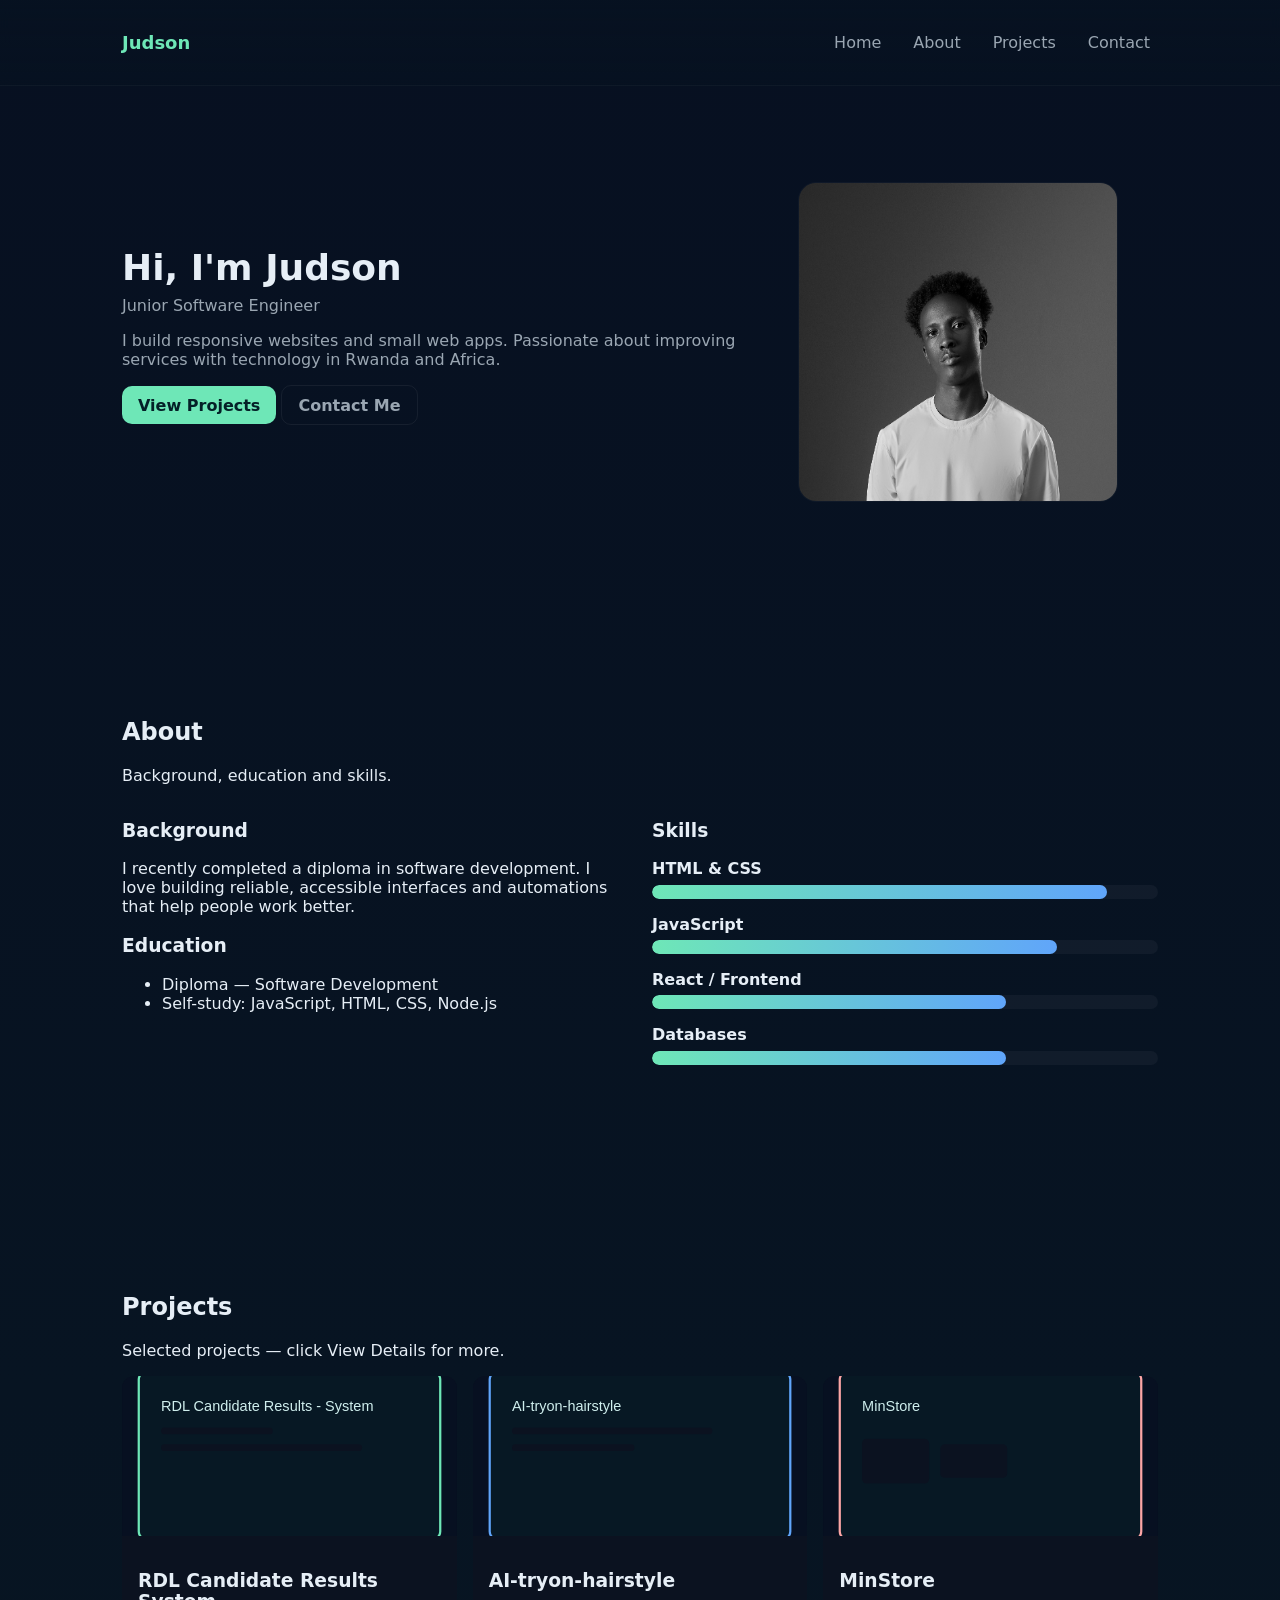
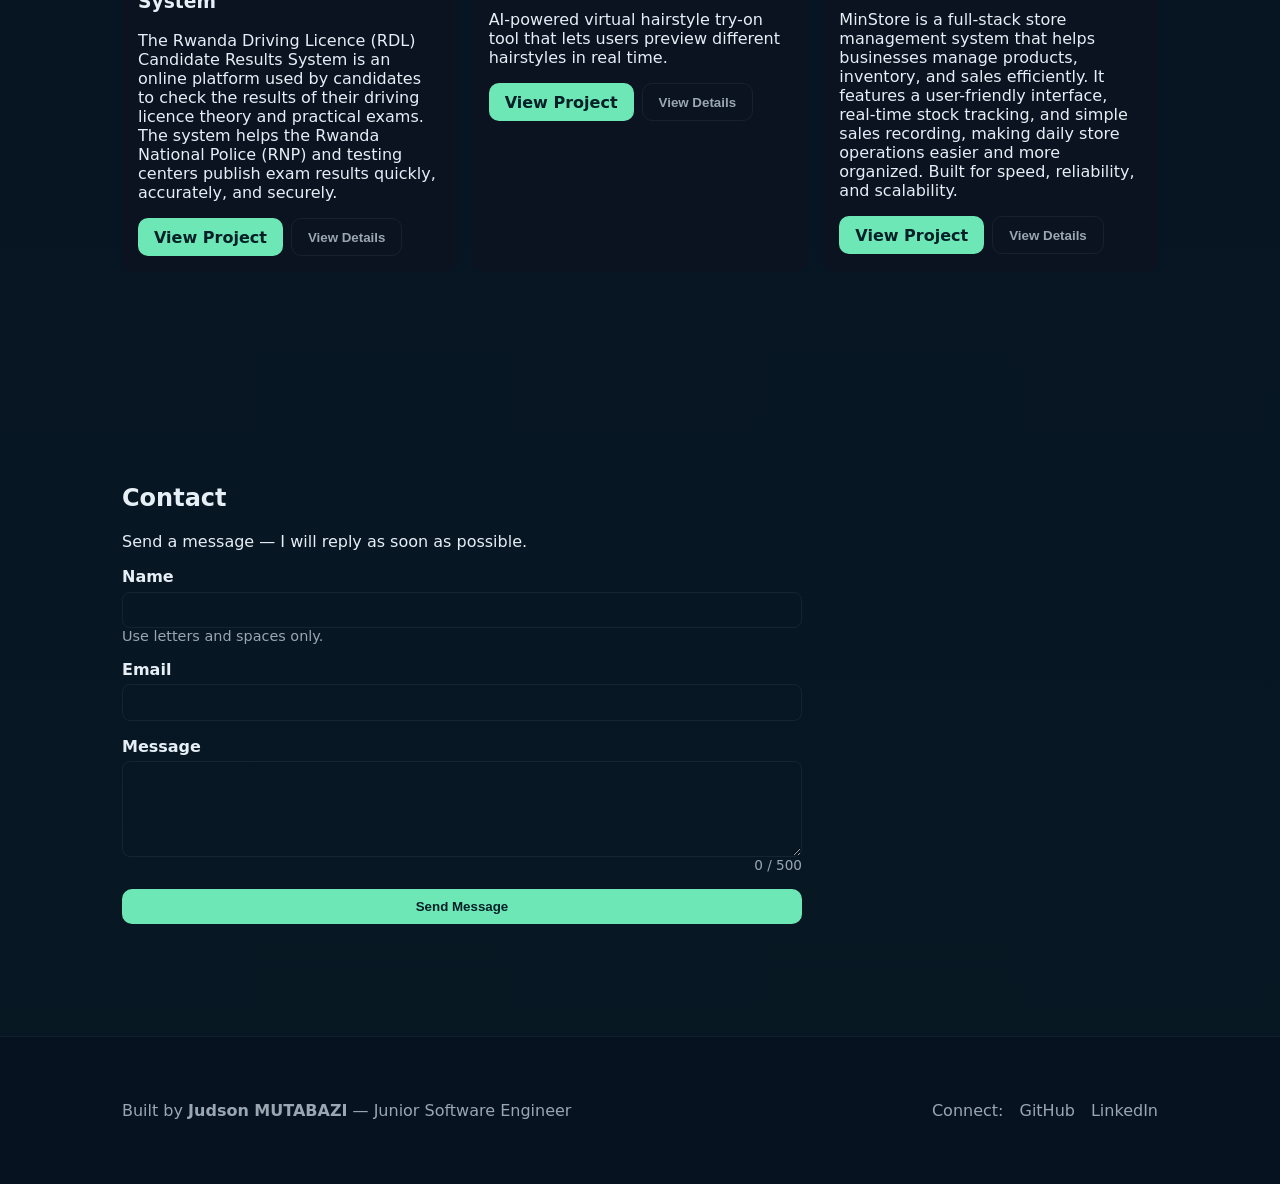
==== index.html @ f453230e "Initial commit" ====
<!doctype html>
<html lang="en">
<head>
  <meta charset="utf-8" />
  <meta name="viewport" content="width=device-width, initial-scale=1" />
  <title>MUTABAZI Judson — Personal Portfolio</title>
  <meta name="description" content="Judson's personal portfolio" />
  <link rel="stylesheet" href="css/styles.css">
</head>
<body>
  <header class="site-header" id="header">
    <div class="container header-inner">
      <a class="brand" href="#home">Judson</a>
      <button class="nav-toggle" id="navToggle" aria-controls="primaryNav" aria-expanded="false" aria-label="Toggle navigation">
        <span class="hamburger"></span>
      </button>
      <nav id="primaryNav" class="primary-nav" role="navigation">
        <ul>
          <li><a href="#home" data-offset>Home</a></li>
          <li><a href="#about" data-offset>About</a></li>
          <li><a href="#projects" data-offset>Projects</a></li>
          <li><a href="#contact" data-offset>Contact</a></li>
        </ul>
      </nav>
    </div>
  </header>

  <main>
    <!-- HOME -->
    <section id="home" class="section home-section" tabindex="-1">
      <div class="container home-grid">
        <div class="home-text">
          <h1>Hi, I'm <span class="accent">Judson</span></h1>
          <p class="title">Junior Software Engineer</p>
          <p class="bio">I build responsive websites and small web apps. Passionate about improving services with technology in Rwanda and Africa.</p>
          <p>
            <a class="btn" href="#projects" data-offset>View Projects</a>
            <a class="btn ghost" href="#contact" data-offset>Contact Me</a>
          </p>
        </div>
        <div class="home-image" aria-hidden="false">
          <img src="assets/HUNC9113 (1).jpg" alt="Judson profile illustration" width="320" height="320">
        </div>
      </div>
    </section>

    <!-- ABOUT -->
    <section id="about" class="section about-section">
      <div class="container">
        <h2>About</h2>
        <p class="lead">Background, education and skills.</p>
        <div class="about-grid">
          <div>
            <h3>Background</h3>
            <p>I recently completed a diploma in software development. I love building reliable, accessible interfaces and automations that help people work better.</p>

            <h3>Education</h3>
            <ul>
              <li>Diploma — Software Development</li>
              <li>Self-study: JavaScript, HTML, CSS, Node.js</li>
            </ul>
          </div>

          <div>
            <h3>Skills</h3>
            <div class="skill" data-percent="90" aria-hidden="false">
              <div class="skill-label">HTML &amp; CSS</div>
              <div class="skill-bar" aria-hidden="true"><div class="skill-fill" style="width:0%"></div></div>
            </div>

            <div class="skill" data-percent="80">
              <div class="skill-label">JavaScript</div>
              <div class="skill-bar"><div class="skill-fill" style="width:0%"></div></div>
            </div>

            <div class="skill" data-percent="70">
              <div class="skill-label">React / Frontend</div>
              <div class="skill-bar"><div class="skill-fill" style="width:0%"></div></div>
            </div>

            <div class="skill" data-percent="70">
              <div class="skill-label">Databases</div>
              <div class="skill-bar"><div class="skill-fill" style="width:0%"></div></div>
            </div>

          </div>
        </div>
      </div>
    </section>

    <!-- PROJECTS -->
    <section id="projects" class="section projects-section">
      <div class="container">
        <h2>Projects</h2>
        <p class="lead">Selected projects — click View Details for more.</p>
        <div class="projects-grid">

          <!-- PROJECT CARD 1 -->
          <article class="project-card" tabindex="0">
            <img src="assets/project1.svg" alt="Project 1 thumbnail" class="project-thumb">
            <div class="project-body">
              <h3>RDL Candidate Results System</h3>
              <p>The Rwanda Driving Licence (RDL) Candidate Results System is an online platform used by candidates to check the results of their driving licence theory and practical exams. The system helps the Rwanda National Police (RNP) and testing centers publish exam results quickly, accurately, and securely.</p>
              <div class="project-actions">
                <a class="btn" href="https://github.com/mutabazijudson/RDL_Candidate_Results_System" aria-disabled="true">View Project</a>
                <button class="btn ghost view-details" data-project='{"title":"RDL Candidate Results System","desc":"The Rwanda Driving Licence (RDL) Candidate Results System is an online platform used by candidates to check the results of their driving licence theory and practical exams. The system helps the Rwanda National Police (RNP) and testing centers publish exam results quickly, accurately, and securely.","tech":"HTML, CSS, JS, Node.js, SQLite","img":"assets/project1.svg","link":"https://github.com/mutabazijudson/RDL_Candidate_Results_System"}'>View Details</button>
              </div>
            </div>
          </article>

          <!-- PROJECT CARD 2 -->
          <article class="project-card" tabindex="0">
            <img src="assets/project2.svg" alt="Project 2 thumbnail" class="project-thumb">
            <div class="project-body">
              <h3>AI-tryon-hairstyle</h3>
              <p>AI-powered virtual hairstyle try-on tool that lets users preview different hairstyles in real time.</p>
              <div class="project-actions">
                <a class="btn" href="https://github.com/mutabazijudson/AI-tryon-hairstyle" aria-disabled="true">View Project</a>
                <button class="btn ghost view-details" data-project='{"title":"AI-tryon-hairstyle","desc":"AI-powered virtual hairstyle try-on tool that lets users preview different hairstyles in real time.","tech":"HTML, CSS, JS","img":"assets/project2.svg","link":"https://github.com/mutabazijudson/AI-tryon-hairstyle"}'>View Details</button>
              </div>
            </div>
          </article>

          <!-- PROJECT CARD 3 -->
          <article class="project-card" tabindex="0">
            <img src="assets/project3.svg" alt="Project 3 thumbnail" class="project-thumb">
            <div class="project-body">
              <h3>MinStore</h3>
              <p>MinStore is a full-stack store management system that helps businesses manage products, inventory, and sales efficiently. It features a user-friendly interface, real-time stock tracking, and simple sales recording, making daily store operations easier and more organized. Built for speed, reliability, and scalability.</p>
              <div class="project-actions">
                <a class="btn" href="https://github.com/mutabazijudson/MinStore" aria-disabled="true">View Project</a>
                <button class="btn ghost view-details" data-project='{"title":"MinStore","desc":"MinStore is a full-stack store management system that helps businesses manage products, inventory, and sales efficiently. It features a user-friendly interface, real-time stock tracking, and simple sales recording, making daily store operations easier and more organized. Built for speed, reliability, and scalability.","tech":"HTML, CSS, JS","img":"assets/project3.svg","link":"https://github.com/mutabazijudson/MinStore"}'>View Details</button>
              </div>
            </div>
          </article>

        </div>
      </div>
    </section>

    <!-- CONTACT -->
    <section id="contact" class="section contact-section">
      <div class="container">
        <h2>Contact</h2>
        <p class="lead">Send a message — I will reply as soon as possible.</p>
        <form id="contactForm" novalidate>
          <div class="form-row">
            <label for="name">Name</label>
            <input id="name" name="name" type="text" inputmode="text" required aria-required="true" aria-describedby="nameHelp">
            <small id="nameHelp" class="form-help">Use letters and spaces only.</small>
          </div>
          <div class="form-row">
            <label for="email">Email</label>
            <input id="email" name="email" type="email" required aria-required="true">
          </div>
          <div class="form-row">
            <label for="message">Message</label>
            <textarea id="message" name="message" rows="5" maxlength="500" required aria-required="true"></textarea>
            <small class="char-count" id="charCount">0 / 500</small>
          </div>
          <div class="form-row">
            <button class="btn" id="submitBtn" type="submit">Send Message</button>
          </div>
        </form>
      </div>
    </section>
  </main>

  <footer class="site-footer">
    <div class="container footer-grid">
      <p>Built by <strong>Judson MUTABAZI</strong> — <span class="muted">Junior Software Engineer</span></p>
      <p class="social">Connect:
        <a href="https://github.com/mutabazijudson" target="_blank" rel="noreferrer noopener">GitHub</a>
        <a href="https://www.linkedin.com/in/mutabazi-judson-423651301/" target="_blank" rel="noreferrer noopener">LinkedIn</a>
      </p>
    </div>
  </footer>

  <!-- PROJECT DETAILS MODAL -->
  <div id="projModal" class="modal" role="dialog" aria-modal="true" aria-hidden="true">
    <div class="modal-content" role="document">
      <button class="modal-close" id="modalClose" aria-label="Close project details">✕</button>
      <div class="modal-body">
        <!-- content populated by JS -->
      </div>
    </div>
  </div>

  <!-- SUCCESS TOAST -->
  <div id="toast" class="toast" role="status" aria-live="polite" aria-atomic="true"></div>

  <script src="js/script.js"></script>
</body>
</html>
---- css/styles.css ----
:root{
  --bg:#0f1724;
  --card:#0b1220;
  --muted:#9aa6b2;
  --accent:#6ee7b7;
  --accent-2:#60a5fa;
  --glass: rgba(255,255,255,0.03);
  --max-width:1100px;
  --radius:12px;
  --ff: 'Segoe UI', Roboto, system-ui, -apple-system, 'Helvetica Neue', Arial;
}

*{box-sizing:border-box}
html{scroll-behavior:smooth}
body{
  margin:0;
  font-family:var(--ff);
  color:#e6eef6;
  background:linear-gradient(180deg,#071021 0%, #071823 100%);
  -webkit-font-smoothing:antialiased;
}
.container{max-width:var(--max-width);margin:0 auto;padding:2rem}
.section{padding:4rem 0}
.header-inner{display:flex;align-items:center;justify-content:space-between}
.site-header{position:sticky;top:0;z-index:999;background:linear-gradient(180deg, rgba(7,18,33,0.9), rgba(7,18,33,0.7));backdrop-filter:blur(6px);border-bottom:1px solid rgba(255,255,255,0.03)}
.brand{font-weight:700;color:var(--accent);text-decoration:none;font-size:1.125rem}
.primary-nav ul{display:flex;gap:1rem;list-style:none;margin:0;padding:0}
.primary-nav a{color:var(--muted);text-decoration:none;padding:0.5rem}
.primary-nav a:focus,.primary-nav a:hover{color:var(--accent)}
.nav-toggle{display:none;background:none;border:0;padding:0;margin-left:1rem}
.hamburger{display:block;width:24px;height:2px;background:var(--muted);position:relative}
.hamburger::before,.hamburger::after{content:'';position:absolute;left:0;width:24px;height:2px;background:var(--muted)}
.hamburger::before{top:-7px}
.hamburger::after{top:7px}

/* Home */
.home-grid{display:grid;grid-template-columns:1fr 360px;gap:2rem;align-items:center}
.home-text h1{font-size:2.25rem;margin:0}
.home-text .title{color:var(--muted);margin:0.5rem 0}
.bio{color:var(--muted)}
.home-image img{max-width:100%;border-radius:18px;border:1px solid rgba(255,255,255,0.03)}

/* About */
.about-grid{display:grid;grid-template-columns:1fr 1fr;gap:1.5rem}
.skill{margin-bottom:1rem}
.skill-label{font-weight:600}
.skill-bar{background:rgba(255,255,255,0.04);height:14px;border-radius:999px;margin-top:0.4rem;overflow:hidden}
.skill-fill{height:100%;width:0%;border-radius:999px;transition:width 900ms cubic-bezier(.2,.9,.2,1);background:linear-gradient(90deg,var(--accent),var(--accent-2))}

/* Projects */
.projects-grid{display:grid;grid-template-columns:repeat(3,1fr);gap:1rem}
.project-card{background:var(--card);padding:0;border-radius:12px;overflow:hidden;display:flex;flex-direction:column;transition:transform .2s ease, box-shadow .2s ease}
.project-card:focus{outline:3px solid rgba(102,126,234,0.15)}
.project-card:hover{transform:translateY(-6px);box-shadow:0 12px 30px rgba(2,6,23,0.6)}
.project-thumb{width:100%;height:160px;object-fit:cover}
.project-body{padding:1rem}
.project-actions{display:flex;gap:0.5rem;margin-top:0.5rem}

/* Contact form */
form{max-width:680px}
.form-row{display:flex;flex-direction:column;margin-bottom:1rem}
label{font-weight:600;margin-bottom:0.35rem}
input,textarea{background:transparent;border:1px solid rgba(255,255,255,0.06);padding:0.6rem;border-radius:8px;color:inherit}
input:focus,textarea:focus{outline:2px solid rgba(96,165,250,0.14);border-color:rgba(96,165,250,0.3)}
.form-help{color:var(--muted);font-size:0.9rem}
.char-count{align-self:flex-end;color:var(--muted);font-size:0.85rem}

/* Buttons */
.btn{display:inline-block;padding:0.6rem 1rem;border-radius:10px;background:var(--accent);color:#042027;text-decoration:none;border:0;font-weight:700;cursor:pointer}
.btn:hover{transform:translateY(-2px)}
.btn.ghost{background:transparent;border:1px solid rgba(255,255,255,0.06);color:var(--muted)}

/* Modal */
.modal{position:fixed;inset:0;display:flex;align-items:center;justify-content:center;padding:2rem;visibility:hidden;opacity:0;transition:opacity .2s ease}
.modal[aria-hidden="false"]{visibility:visible;opacity:1}
.modal-content{background:linear-gradient(180deg, rgba(255,255,255,0.02), rgba(255,255,255,0.01));border-radius:14px;max-width:780px;width:100%;padding:1rem;box-shadow:0 20px 60px rgba(2,6,23,0.7)}
.modal-close{background:none;border:0;color:var(--muted);font-size:1.2rem;position:absolute;right:1rem;top:1rem}
.modal-body img{max-width:100%;border-radius:8px}

/* Footer */
.site-footer{background:rgba(7,18,33,0.9);border-top:1px solid rgba(255,255,255,0.05);padding:2rem 0;color:var(--muted)}
.footer-grid{display:flex;align-items:center;justify-content:space-between;gap:1rem;flex-wrap:wrap}
.site-footer p{margin:0}
.site-footer .social{display:flex;align-items:center;gap:1rem;flex-wrap:wrap}
.site-footer a{color:var(--muted);text-decoration:none}
.site-footer a:hover{color:var(--accent)}

/* Toast */
.toast{position:fixed;right:1rem;bottom:1rem;background:linear-gradient(90deg,var(--accent),var(--accent-2));color:#042027;padding:0.9rem 1.1rem;border-radius:10px;box-shadow:0 8px 24px rgba(2,6,23,0.5);opacity:0;transform:translateY(10px);transition:opacity .25s ease, transform .25s ease}
.toast.show{opacity:1;transform:translateY(0)}

/* Responsive */
@media (max-width:1000px){.home-grid{grid-template-columns:1fr 300px}.projects-grid{grid-template-columns:repeat(2,1fr)}}
@media (max-width:720px){
  .nav-toggle{display:block}
  .primary-nav{position:absolute;top:64px;left:0;right:0;background:var(--glass);display:none;padding:1rem;border-bottom:1px solid rgba(255,255,255,0.02)}
  .primary-nav.open{display:block}
  .primary-nav ul{flex-direction:column}
  .home-grid{grid-template-columns:1fr;gap:1rem}
  .projects-grid{grid-template-columns:1fr}
  .about-grid{grid-template-columns:1fr}
}

/* Accessibility focus styles */
:focus{outline:3px solid rgba(110,231,183,0.12);outline-offset:2px}
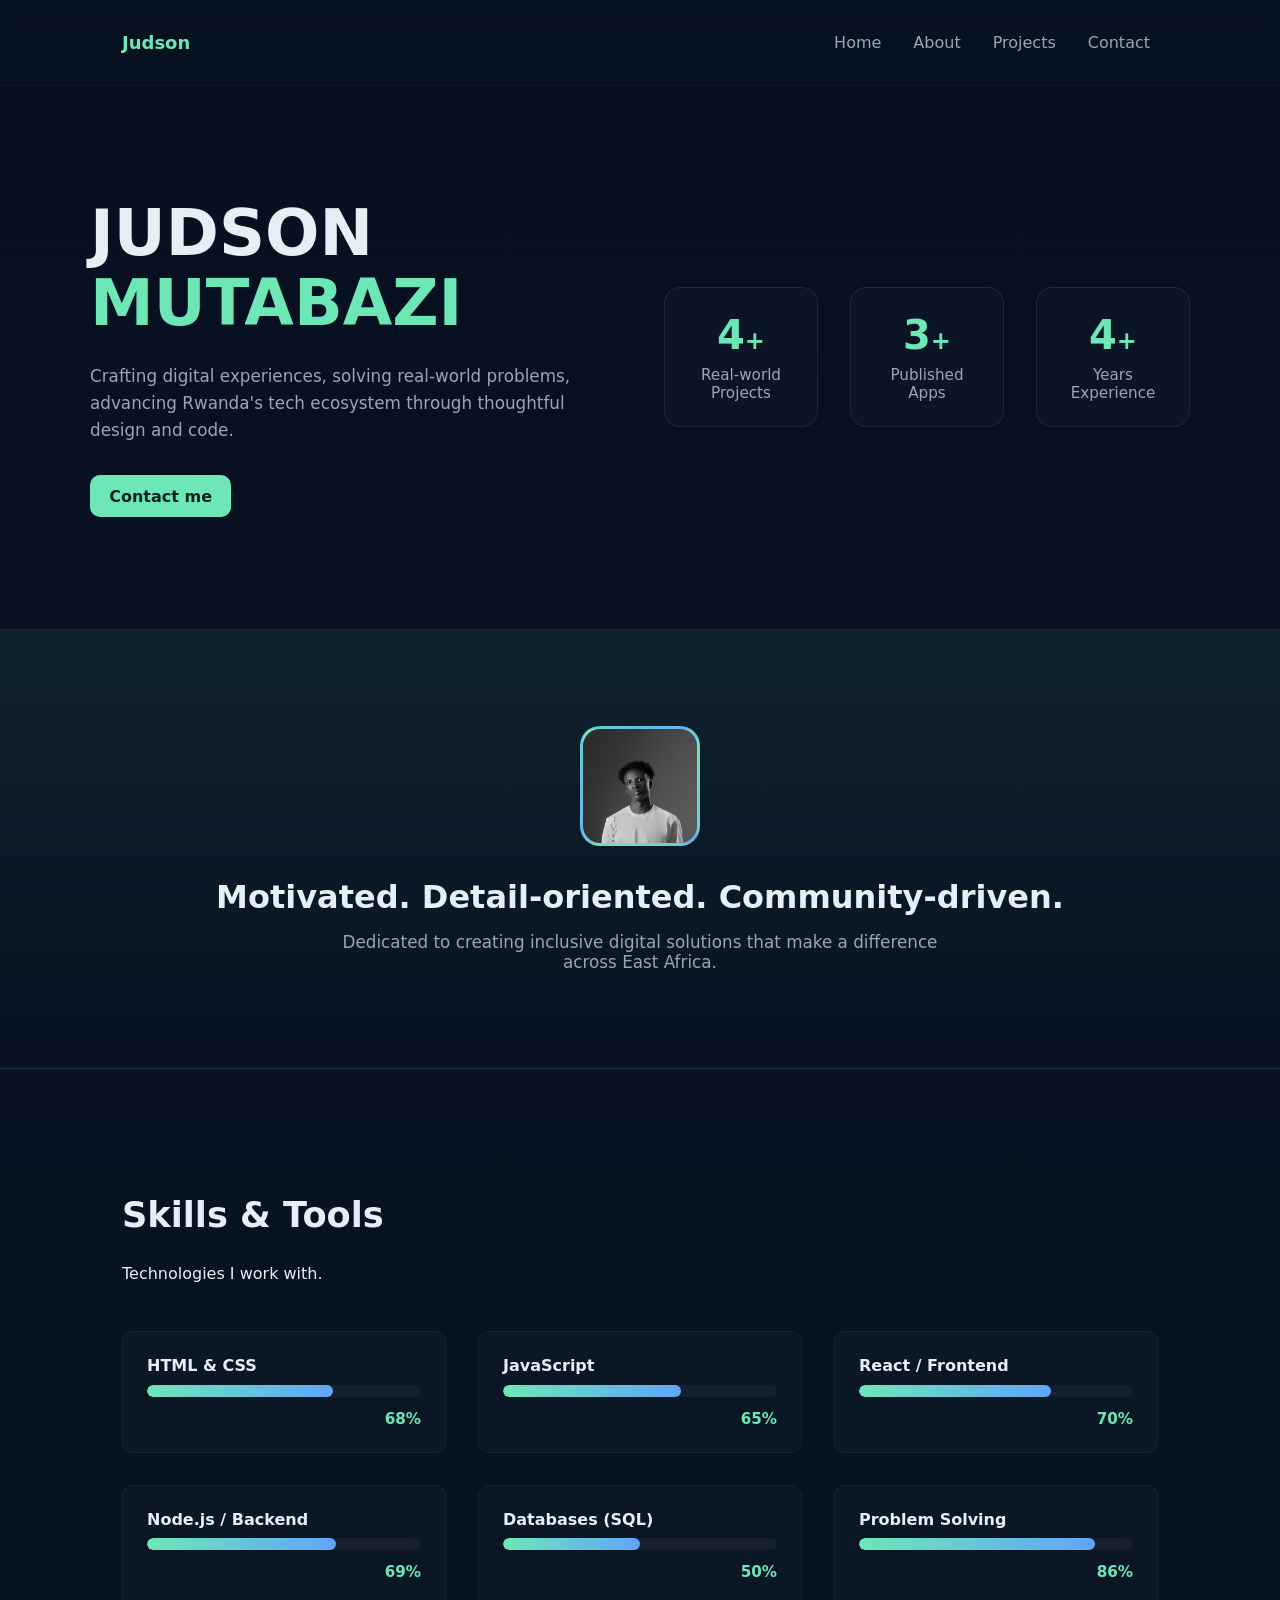
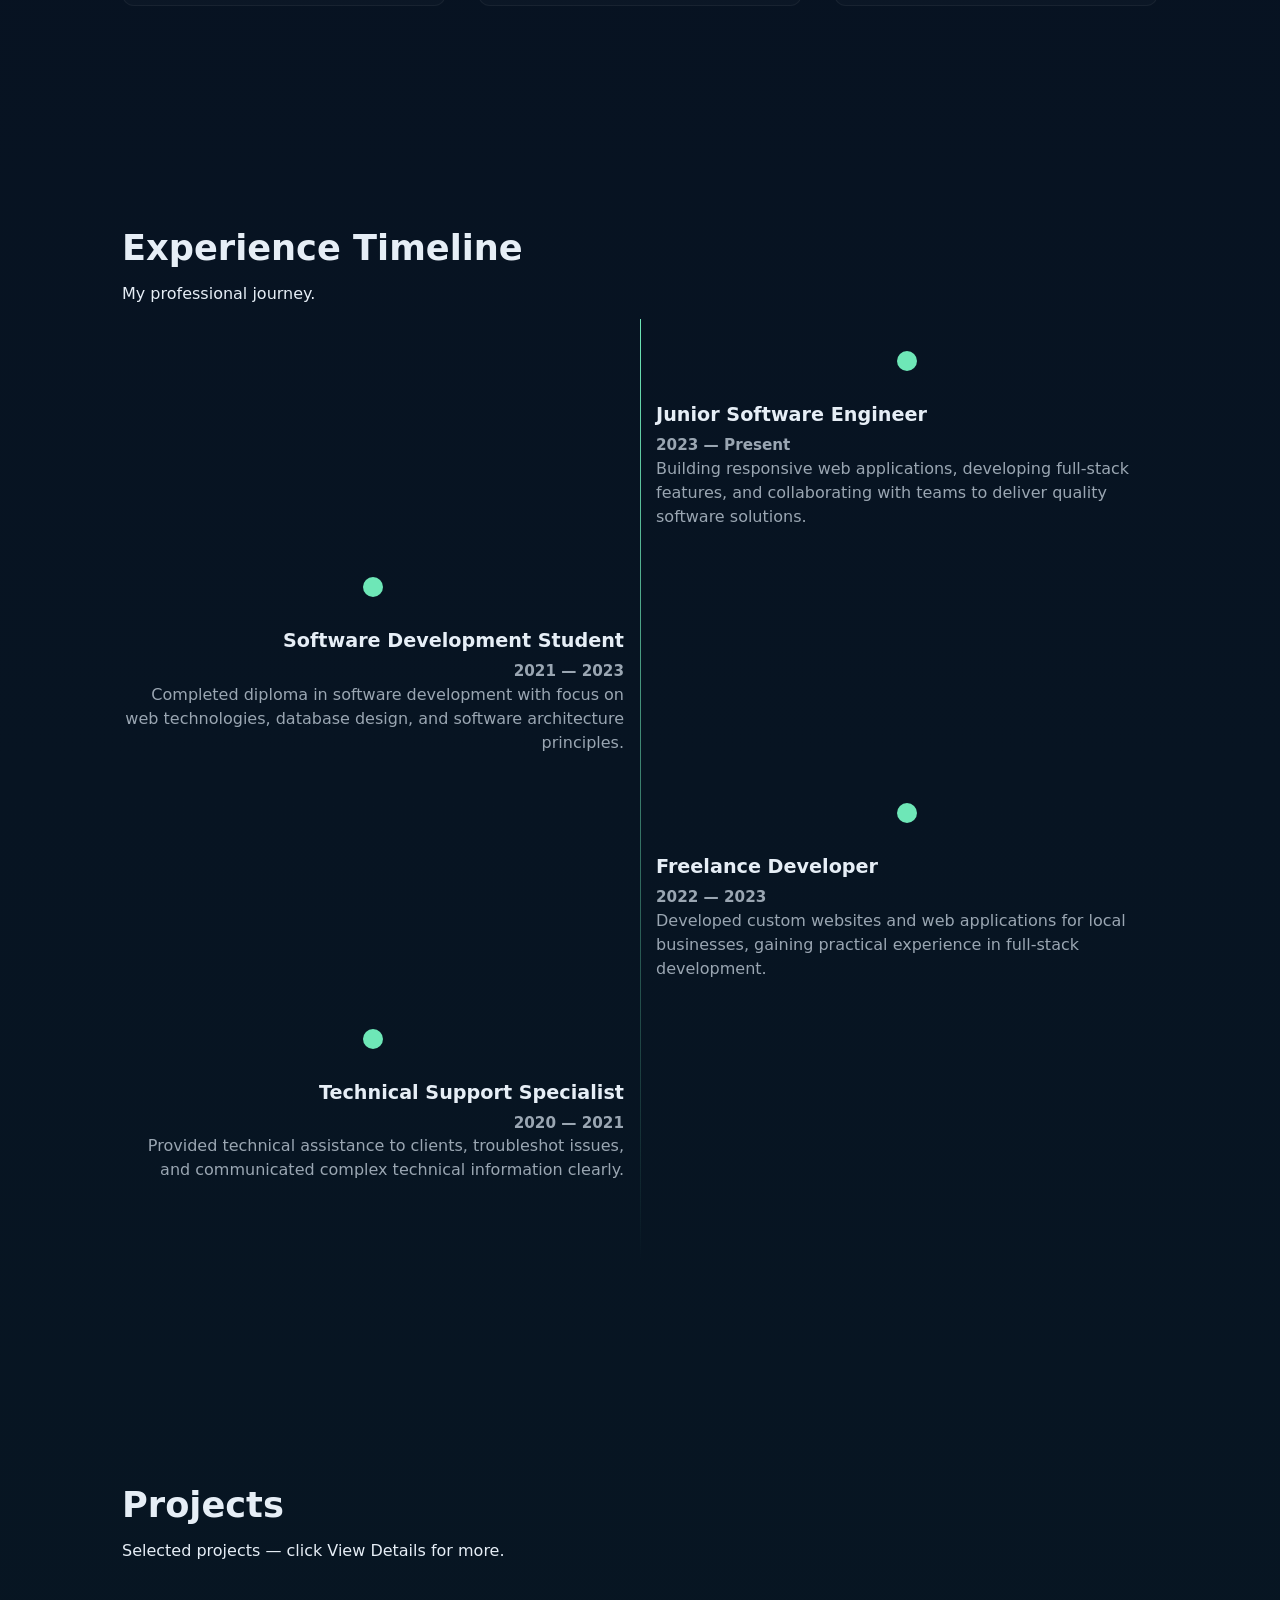
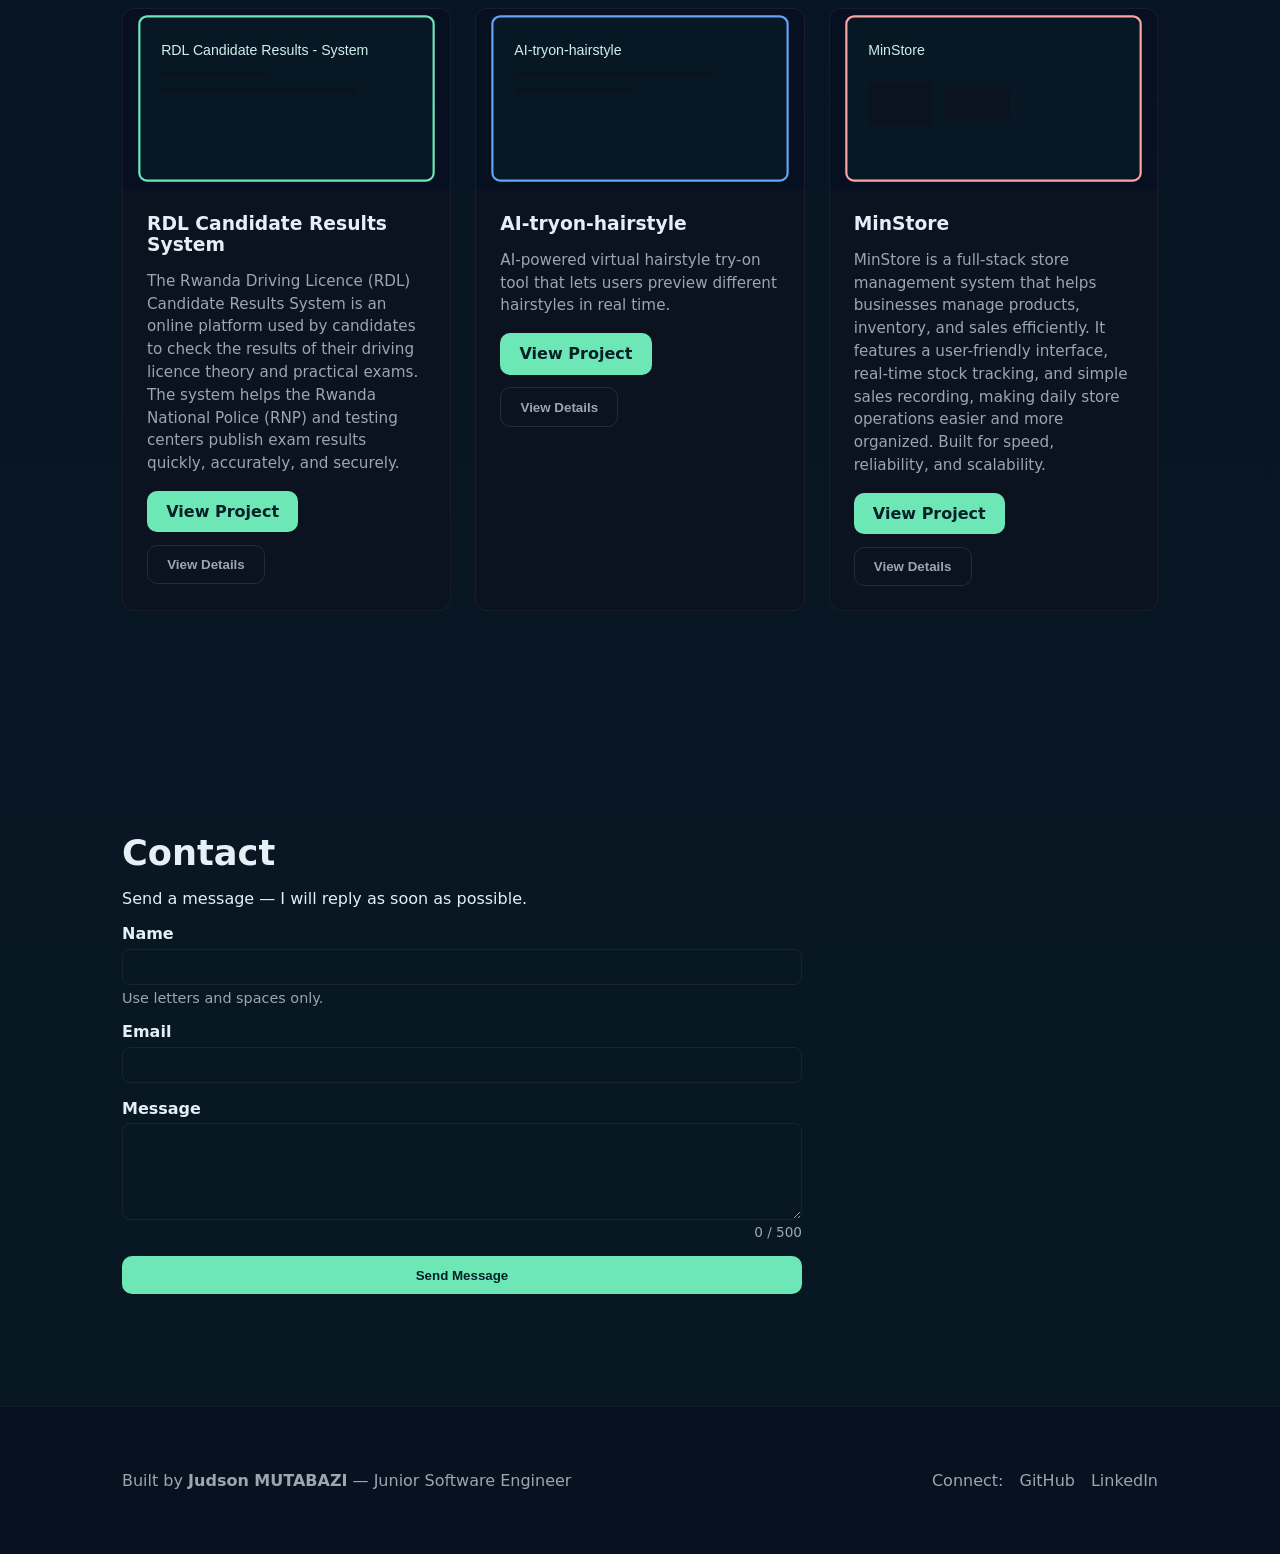
==== commit 6ba57009: "Add profile photo to tagline section" ====
--- a/index.html
+++ b/index.html
@@ -28,61 +28,130 @@
   <main>
     <!-- HOME -->
     <section id="home" class="section home-section" tabindex="-1">
-      <div class="container home-grid">
-        <div class="home-text">
-          <h1>Hi, I'm <span class="accent">Judson</span></h1>
-          <p class="title">Junior Software Engineer</p>
-          <p class="bio">I build responsive websites and small web apps. Passionate about improving services with technology in Rwanda and Africa.</p>
-          <p>
-            <a class="btn" href="#projects" data-offset>View Projects</a>
-            <a class="btn ghost" href="#contact" data-offset>Contact Me</a>
+      <div class="container home-hero">
+        <div class="hero-text">
+          <h1>
+            <span class="hero-line">JUDSON</span>
+            <span class="hero-line accent">MUTABAZI</span>
+          </h1>
+          <p class="hero-bio">Crafting digital experiences, solving real-world problems, advancing Rwanda's tech ecosystem through thoughtful design and code.</p>
+          <p class="hero-cta">
+            <a class="btn btn-primary" href="#contact" data-offset>Contact me</a>
           </p>
         </div>
-        <div class="home-image" aria-hidden="false">
-          <img src="assets/HUNC9113 (1).jpg" alt="Judson profile illustration" width="320" height="320">
-        </div>
+        <div class="hero-stats">
+          <div class="stat-box">
+            <div class="stat-number">4<span class="stat-plus">+</span></div>
+            <div class="stat-label">Real-world Projects</div>
+          </div>
+          <div class="stat-box">
+            <div class="stat-number">3<span class="stat-plus">+</span></div>
+            <div class="stat-label">Published Apps</div>
+          </div>
+          <div class="stat-box">
+            <div class="stat-number">4<span class="stat-plus">+</span></div>
+            <div class="stat-label">Years Experience</div>
+          </div>
+        </div>
+      </div>
+    </section>
+
+    <!-- TAGLINE SECTION -->
+    <section class="section tagline-section">
+      <div class="container tagline-content">
+        <div class="tagline-badge">
+          <img src="assets/HUNC9113 (1).jpg" alt="Judson Mutabazi profile" class="profile-photo">
+        </div>
+        <h2>Motivated. Detail-oriented. Community-driven.</h2>
+        <p>Dedicated to creating inclusive digital solutions that make a difference across East Africa.</p>
       </div>
     </section>
 
     <!-- ABOUT -->
     <section id="about" class="section about-section">
       <div class="container">
-        <h2>About</h2>
-        <p class="lead">Background, education and skills.</p>
-        <div class="about-grid">
-          <div>
-            <h3>Background</h3>
-            <p>I recently completed a diploma in software development. I love building reliable, accessible interfaces and automations that help people work better.</p>
-
-            <h3>Education</h3>
-            <ul>
-              <li>Diploma — Software Development</li>
-              <li>Self-study: JavaScript, HTML, CSS, Node.js</li>
-            </ul>
-          </div>
-
-          <div>
-            <h3>Skills</h3>
-            <div class="skill" data-percent="90" aria-hidden="false">
-              <div class="skill-label">HTML &amp; CSS</div>
-              <div class="skill-bar" aria-hidden="true"><div class="skill-fill" style="width:0%"></div></div>
-            </div>
-
-            <div class="skill" data-percent="80">
-              <div class="skill-label">JavaScript</div>
-              <div class="skill-bar"><div class="skill-fill" style="width:0%"></div></div>
-            </div>
-
-            <div class="skill" data-percent="70">
-              <div class="skill-label">React / Frontend</div>
-              <div class="skill-bar"><div class="skill-fill" style="width:0%"></div></div>
-            </div>
-
-            <div class="skill" data-percent="70">
-              <div class="skill-label">Databases</div>
-              <div class="skill-bar"><div class="skill-fill" style="width:0%"></div></div>
-            </div>
-
+        <h2>Skills & Tools</h2>
+        <p class="lead">Technologies I work with.</p>
+        <div class="skills-grid">
+          <div class="skill" data-percent="68">
+            <div class="skill-label">HTML &amp; CSS</div>
+            <div class="skill-bar"><div class="skill-fill" style="width:0%"></div></div>
+            <div class="skill-percent">68%</div>
+          </div>
+
+          <div class="skill" data-percent="65">
+            <div class="skill-label">JavaScript</div>
+            <div class="skill-bar"><div class="skill-fill" style="width:0%"></div></div>
+            <div class="skill-percent">65%</div>
+          </div>
+
+          <div class="skill" data-percent="70">
+            <div class="skill-label">React / Frontend</div>
+            <div class="skill-bar"><div class="skill-fill" style="width:0%"></div></div>
+            <div class="skill-percent">70%</div>
+          </div>
+
+          <div class="skill" data-percent="69">
+            <div class="skill-label">Node.js / Backend</div>
+            <div class="skill-bar"><div class="skill-fill" style="width:0%"></div></div>
+            <div class="skill-percent">69%</div>
+          </div>
+
+          <div class="skill" data-percent="50">
+            <div class="skill-label">Databases (SQL)</div>
+            <div class="skill-bar"><div class="skill-fill" style="width:0%"></div></div>
+            <div class="skill-percent">50%</div>
+          </div>
+
+          <div class="skill" data-percent="86">
+            <div class="skill-label">Problem Solving</div>
+            <div class="skill-bar"><div class="skill-fill" style="width:0%"></div></div>
+            <div class="skill-percent">86%</div>
+          </div>
+        </div>
+      </div>
+    </section>
+
+    <!-- EXPERIENCE TIMELINE -->
+    <section class="section experience-section">
+      <div class="container">
+        <h2>Experience Timeline</h2>
+        <p class="lead">My professional journey.</p>
+        <div class="timeline">
+          <div class="timeline-item">
+            <div class="timeline-dot"></div>
+            <div class="timeline-content">
+              <h3>Junior Software Engineer</h3>
+              <p class="timeline-date">2023 — Present</p>
+              <p>Building responsive web applications, developing full-stack features, and collaborating with teams to deliver quality software solutions.</p>
+            </div>
+          </div>
+
+          <div class="timeline-item">
+            <div class="timeline-dot"></div>
+            <div class="timeline-content">
+              <h3>Software Development Student</h3>
+              <p class="timeline-date">2021 — 2023</p>
+              <p>Completed diploma in software development with focus on web technologies, database design, and software architecture principles.</p>
+            </div>
+          </div>
+
+          <div class="timeline-item">
+            <div class="timeline-dot"></div>
+            <div class="timeline-content">
+              <h3>Freelance Developer</h3>
+              <p class="timeline-date">2022 — 2023</p>
+              <p>Developed custom websites and web applications for local businesses, gaining practical experience in full-stack development.</p>
+            </div>
+          </div>
+
+          <div class="timeline-item">
+            <div class="timeline-dot"></div>
+            <div class="timeline-content">
+              <h3>Technical Support Specialist</h3>
+              <p class="timeline-date">2020 — 2021</p>
+              <p>Provided technical assistance to clients, troubleshot issues, and communicated complex technical information clearly.</p>
+            </div>
           </div>
         </div>
       </div>
--- a/css/styles.css
+++ b/css/styles.css
@@ -34,43 +34,77 @@
 .hamburger::after{top:7px}
 
 /* Home */
-.home-grid{display:grid;grid-template-columns:1fr 360px;gap:2rem;align-items:center}
-.home-text h1{font-size:2.25rem;margin:0}
-.home-text .title{color:var(--muted);margin:0.5rem 0}
-.bio{color:var(--muted)}
-.home-image img{max-width:100%;border-radius:18px;border:1px solid rgba(255,255,255,0.03)}
+.home-hero{display:grid;grid-template-columns:1fr 1fr;gap:3rem;align-items:center;padding:3rem 0}
+.hero-text h1{font-size:4rem;font-weight:800;margin:0;line-height:1.1;color:#e6eef6}
+.hero-text .hero-line{display:block}
+.hero-text .accent{color:var(--accent)}
+.hero-bio{font-size:1.05rem;color:var(--muted);margin:1.5rem 0;line-height:1.6;max-width:500px}
+.hero-cta{margin:2rem 0 0 0}
+.hero-stats{display:grid;grid-template-columns:repeat(3,1fr);gap:2rem}
+.stat-box{background:rgba(255,255,255,0.02);border:1px solid rgba(255,255,255,0.08);padding:1.5rem;border-radius:16px;text-align:center}
+.stat-number{font-size:2.5rem;font-weight:800;color:var(--accent);margin-bottom:0.5rem}
+.stat-plus{font-size:1.5rem}
+.stat-label{font-size:0.95rem;color:var(--muted)}
 
-/* About */
-.about-grid{display:grid;grid-template-columns:1fr 1fr;gap:1.5rem}
-.skill{margin-bottom:1rem}
-.skill-label{font-weight:600}
-.skill-bar{background:rgba(255,255,255,0.04);height:14px;border-radius:999px;margin-top:0.4rem;overflow:hidden}
+/* Tagline Section */
+.tagline-section{background:linear-gradient(180deg,rgba(110,231,183,0.08),transparent);padding:4rem 0;border-top:1px solid rgba(110,231,183,0.1);border-bottom:1px solid rgba(110,231,183,0.1)}
+.tagline-content{text-align:center}
+.tagline-badge{display:inline-flex;align-items:center;justify-content:center;width:120px;height:120px;background:linear-gradient(135deg,var(--accent),var(--accent-2));border-radius:20px;font-weight:800;font-size:1.8rem;color:#042027;margin:0 auto 2rem;overflow:hidden;border:3px solid rgba(110,231,183,0.2)}
+.profile-photo{width:100%;height:100%;object-fit:cover}
+.tagline-section h2{font-size:2rem;margin:0 0 1rem 0;color:#e6eef6}
+.tagline-section p{color:var(--muted);font-size:1.05rem;max-width:600px;margin:0 auto}
+
+/* About / Skills */
+.about-section h2{font-size:2.2rem}
+.skills-grid{display:grid;grid-template-columns:repeat(3,1fr);gap:2rem;margin-top:3rem}
+.skill{background:rgba(255,255,255,0.02);padding:1.5rem;border-radius:12px;border:1px solid rgba(255,255,255,0.05)}
+.skill-label{font-weight:600;margin-bottom:0.6rem;display:block;color:#e6eef6}
+.skill-bar{background:rgba(255,255,255,0.04);height:12px;border-radius:999px;margin-bottom:0.8rem;overflow:hidden}
 .skill-fill{height:100%;width:0%;border-radius:999px;transition:width 900ms cubic-bezier(.2,.9,.2,1);background:linear-gradient(90deg,var(--accent),var(--accent-2))}
+.skill-percent{text-align:right;color:var(--accent);font-weight:700;font-size:0.95rem}
+
+/* Experience Timeline */
+.experience-section h2{font-size:2.2rem;margin-bottom:1rem}
+.timeline{position:relative;padding:2rem 0}
+.timeline::before{content:'';position:absolute;left:50%;top:0;bottom:0;width:1px;background:linear-gradient(180deg,var(--accent),transparent)}
+.timeline-item{display:grid;grid-template-columns:1fr 1fr;gap:2rem;margin-bottom:3rem;align-items:center}
+.timeline-item:nth-child(even) .timeline-content{grid-column:1;text-align:right}
+.timeline-item:nth-child(even) .timeline-dot{grid-column:1}
+.timeline-item:nth-child(odd) .timeline-content{grid-column:2}
+.timeline-item:nth-child(odd) .timeline-dot{grid-column:2}
+.timeline-dot{width:20px;height:20px;background:var(--accent);border-radius:50%;margin:0 auto}
+.timeline-content h3{font-size:1.2rem;margin:0 0 0.5rem 0;color:#e6eef6}
+.timeline-date{color:var(--accent);font-weight:600;font-size:0.95rem;margin:0 0 0.8rem 0}
+.timeline-content p{color:var(--muted);margin:0;line-height:1.5}
 
 /* Projects */
-.projects-grid{display:grid;grid-template-columns:repeat(3,1fr);gap:1rem}
-.project-card{background:var(--card);padding:0;border-radius:12px;overflow:hidden;display:flex;flex-direction:column;transition:transform .2s ease, box-shadow .2s ease}
+.projects-section h2{font-size:2.2rem;margin-bottom:1rem}
+.projects-grid{display:grid;grid-template-columns:repeat(3,1fr);gap:1.5rem;margin-top:3rem}
+.project-card{background:var(--card);padding:0;border-radius:12px;overflow:hidden;display:flex;flex-direction:column;transition:transform .2s ease, box-shadow .2s ease;border:1px solid rgba(255,255,255,0.05)}
 .project-card:focus{outline:3px solid rgba(102,126,234,0.15)}
 .project-card:hover{transform:translateY(-6px);box-shadow:0 12px 30px rgba(2,6,23,0.6)}
-.project-thumb{width:100%;height:160px;object-fit:cover}
-.project-body{padding:1rem}
-.project-actions{display:flex;gap:0.5rem;margin-top:0.5rem}
+.project-thumb{width:100%;height:180px;object-fit:cover;background:rgba(255,255,255,0.04)}
+.project-body{padding:1.5rem}
+.project-body h3{margin:0 0 0.8rem 0;color:#e6eef6}
+.project-body p{color:var(--muted);font-size:0.95rem;line-height:1.5}
+.project-actions{display:flex;gap:0.8rem;margin-top:1rem;flex-wrap:wrap}
+
+/* Button Styles */
+.btn{display:inline-block;padding:0.7rem 1.2rem;border-radius:10px;background:var(--accent);color:#042027;text-decoration:none;border:0;font-weight:700;cursor:pointer;transition:transform .2s ease}
+.btn-primary{background:var(--accent)}
+.btn-primary:hover{transform:translateY(-2px)}
+.btn.ghost{background:transparent;border:1px solid rgba(255,255,255,0.1);color:var(--muted)}
+.btn.ghost:hover{background:rgba(255,255,255,0.05);color:#e6eef6}
 
 /* Contact form */
+.contact-section h2{font-size:2.2rem;margin-bottom:1rem}
 form{max-width:680px}
 .form-row{display:flex;flex-direction:column;margin-bottom:1rem}
-label{font-weight:600;margin-bottom:0.35rem}
-input,textarea{background:transparent;border:1px solid rgba(255,255,255,0.06);padding:0.6rem;border-radius:8px;color:inherit}
+label{font-weight:600;margin-bottom:0.35rem;color:#e6eef6}
+input,textarea{background:transparent;border:1px solid rgba(255,255,255,0.06);padding:0.6rem;border-radius:8px;color:inherit;font-family:inherit}
 input:focus,textarea:focus{outline:2px solid rgba(96,165,250,0.14);border-color:rgba(96,165,250,0.3)}
-.form-help{color:var(--muted);font-size:0.9rem}
-.char-count{align-self:flex-end;color:var(--muted);font-size:0.85rem}
-
-/* Buttons */
-.btn{display:inline-block;padding:0.6rem 1rem;border-radius:10px;background:var(--accent);color:#042027;text-decoration:none;border:0;font-weight:700;cursor:pointer}
-.btn:hover{transform:translateY(-2px)}
-.btn.ghost{background:transparent;border:1px solid rgba(255,255,255,0.06);color:var(--muted)}
-
-/* Modal */
+.form-help{color:var(--muted);font-size:0.9rem;margin-top:0.3rem}
+.char-count{align-self:flex-end;color:var(--muted);font-size:0.85rem;margin-top:0.3rem}
 .modal{position:fixed;inset:0;display:flex;align-items:center;justify-content:center;padding:2rem;visibility:hidden;opacity:0;transition:opacity .2s ease}
 .modal[aria-hidden="false"]{visibility:visible;opacity:1}
 .modal-content{background:linear-gradient(180deg, rgba(255,255,255,0.02), rgba(255,255,255,0.01));border-radius:14px;max-width:780px;width:100%;padding:1rem;box-shadow:0 20px 60px rgba(2,6,23,0.7)}
@@ -90,15 +124,34 @@
 .toast.show{opacity:1;transform:translateY(0)}
 
 /* Responsive */
-@media (max-width:1000px){.home-grid{grid-template-columns:1fr 300px}.projects-grid{grid-template-columns:repeat(2,1fr)}}
+@media (max-width:1200px){
+  .home-hero{grid-template-columns:1fr;gap:2rem;padding:2rem 0}
+  .hero-text h1{font-size:3rem}
+  .hero-stats{gap:1.5rem}
+  .timeline::before{left:20px}
+  .timeline-item{grid-template-columns:1fr;gap:1rem}
+  .timeline-item:nth-child(even) .timeline-content{grid-column:1;text-align:left;padding-left:60px}
+  .timeline-item:nth-child(even) .timeline-dot{grid-column:1;margin:0 0 0 0}
+  .timeline-item:nth-child(odd) .timeline-content{grid-column:1;padding-left:60px}
+  .timeline-item:nth-child(odd) .timeline-dot{grid-column:1;margin:0 0 0 0}
+  .timeline-dot{position:absolute;left:12px}
+  .timeline-item{position:relative;padding-left:0}
+}
+@media (max-width:1000px){
+  .skills-grid{grid-template-columns:repeat(2,1fr)}
+  .projects-grid{grid-template-columns:repeat(2,1fr)}
+}
 @media (max-width:720px){
   .nav-toggle{display:block}
   .primary-nav{position:absolute;top:64px;left:0;right:0;background:var(--glass);display:none;padding:1rem;border-bottom:1px solid rgba(255,255,255,0.02)}
   .primary-nav.open{display:block}
   .primary-nav ul{flex-direction:column}
-  .home-grid{grid-template-columns:1fr;gap:1rem}
+  .hero-text h1{font-size:2.25rem}
+  .hero-stats{grid-template-columns:1fr;gap:1rem}
+  .skills-grid{grid-template-columns:1fr}
   .projects-grid{grid-template-columns:1fr}
-  .about-grid{grid-template-columns:1fr}
+  .tagline-badge{width:60px;height:60px;font-size:1.3rem}
+  .tagline-section h2{font-size:1.5rem}
 }
 
 /* Accessibility focus styles */
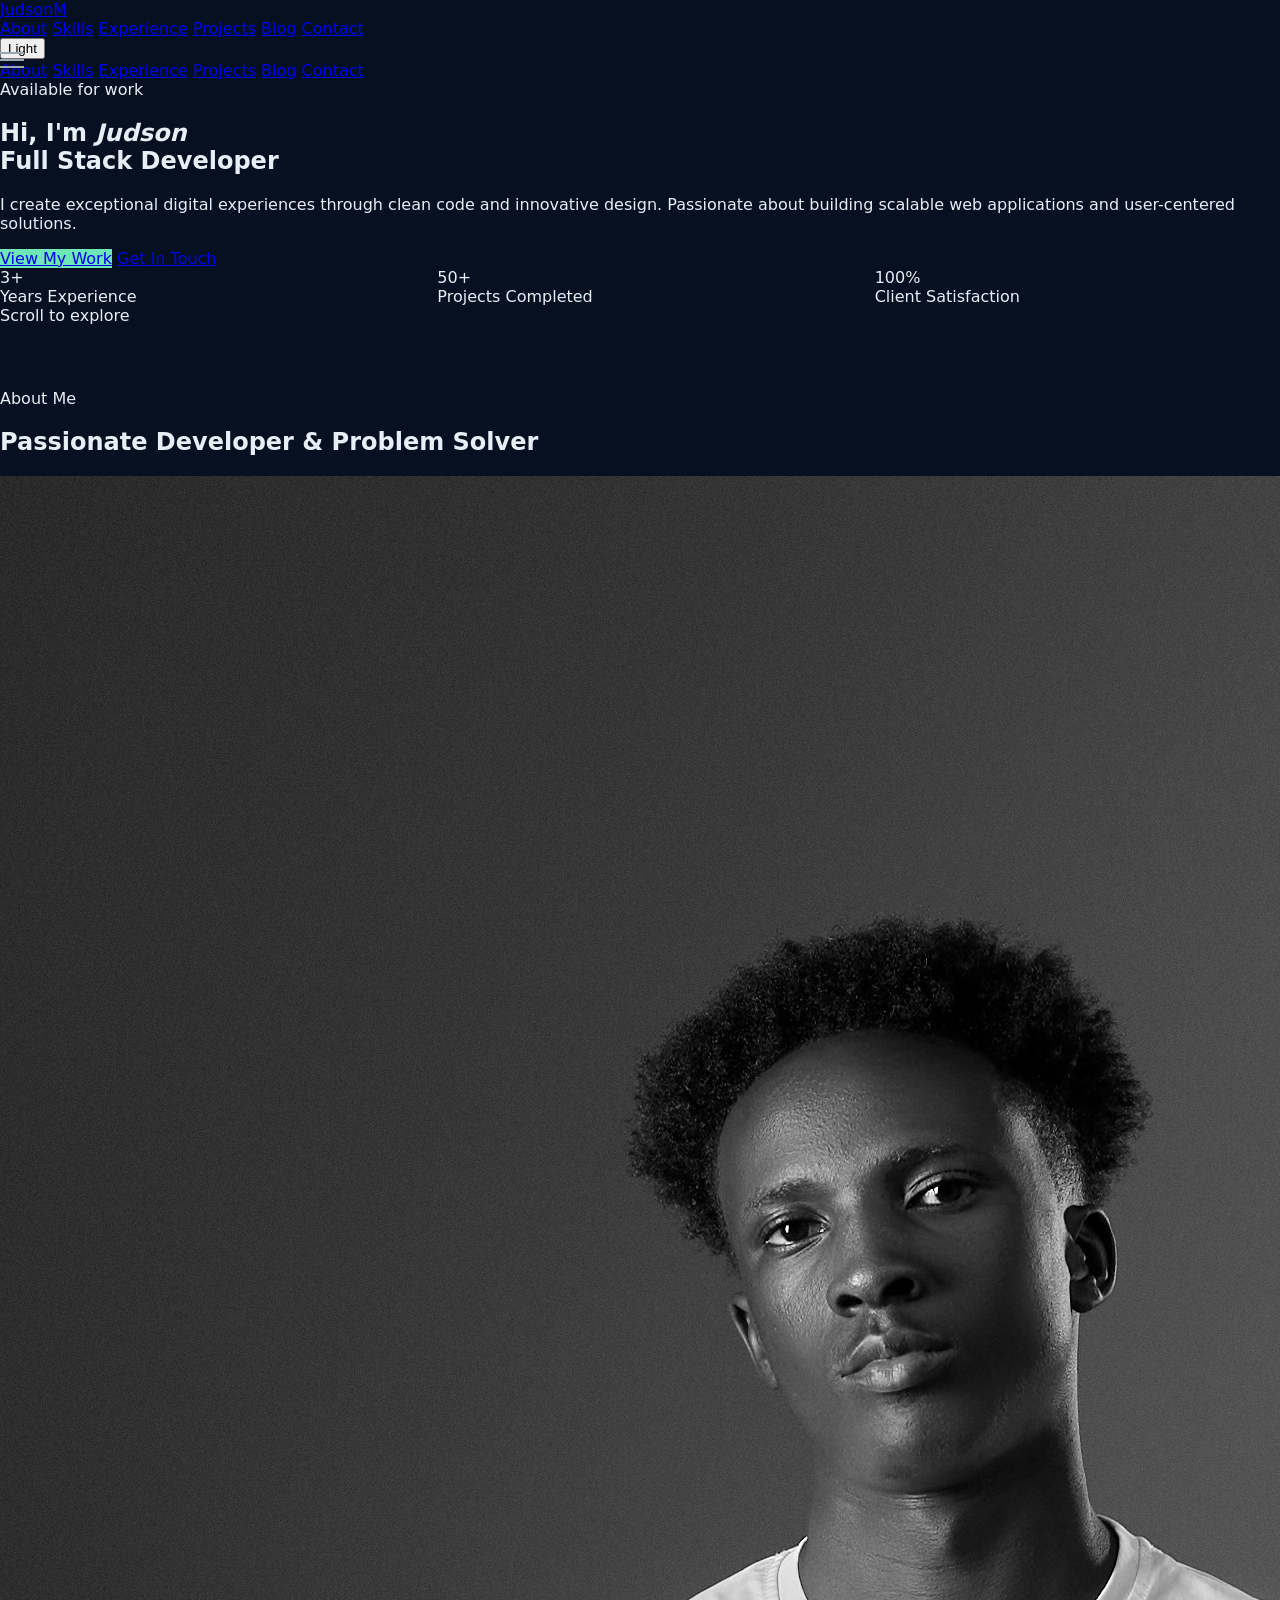
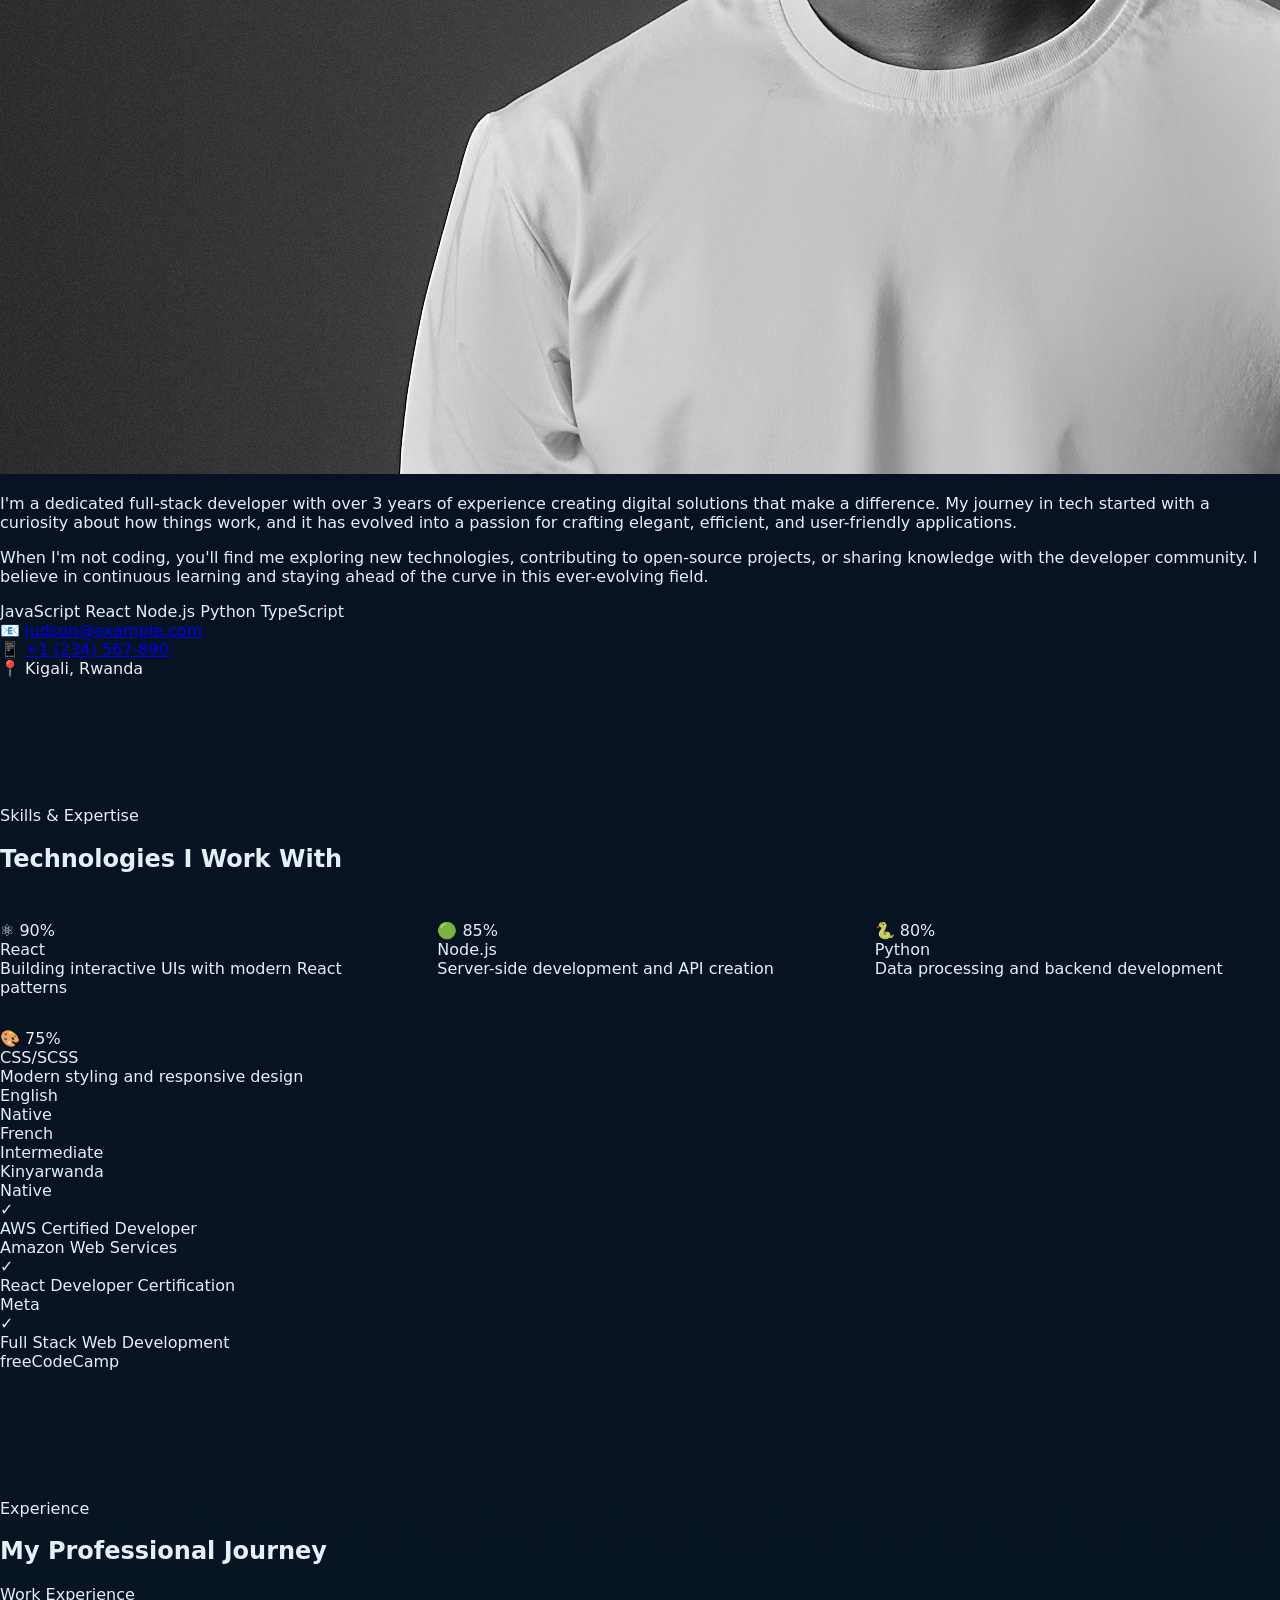
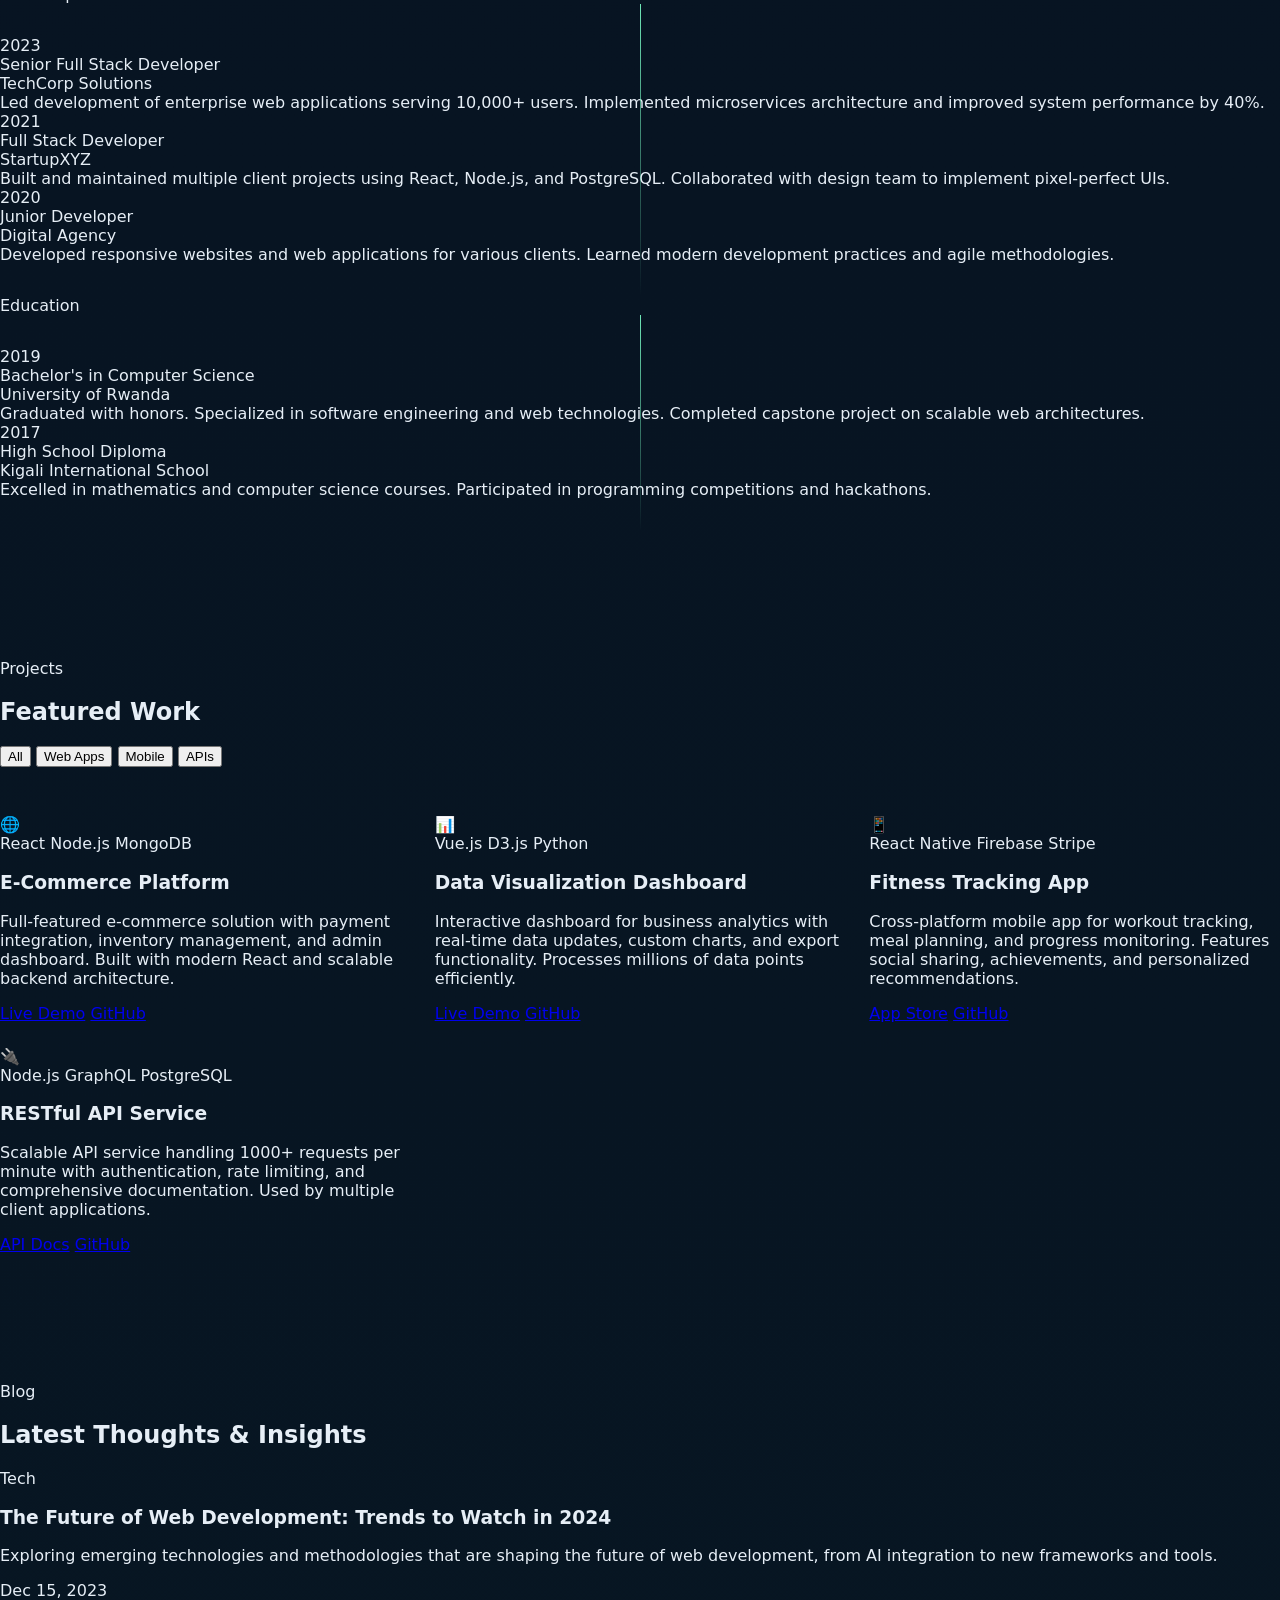
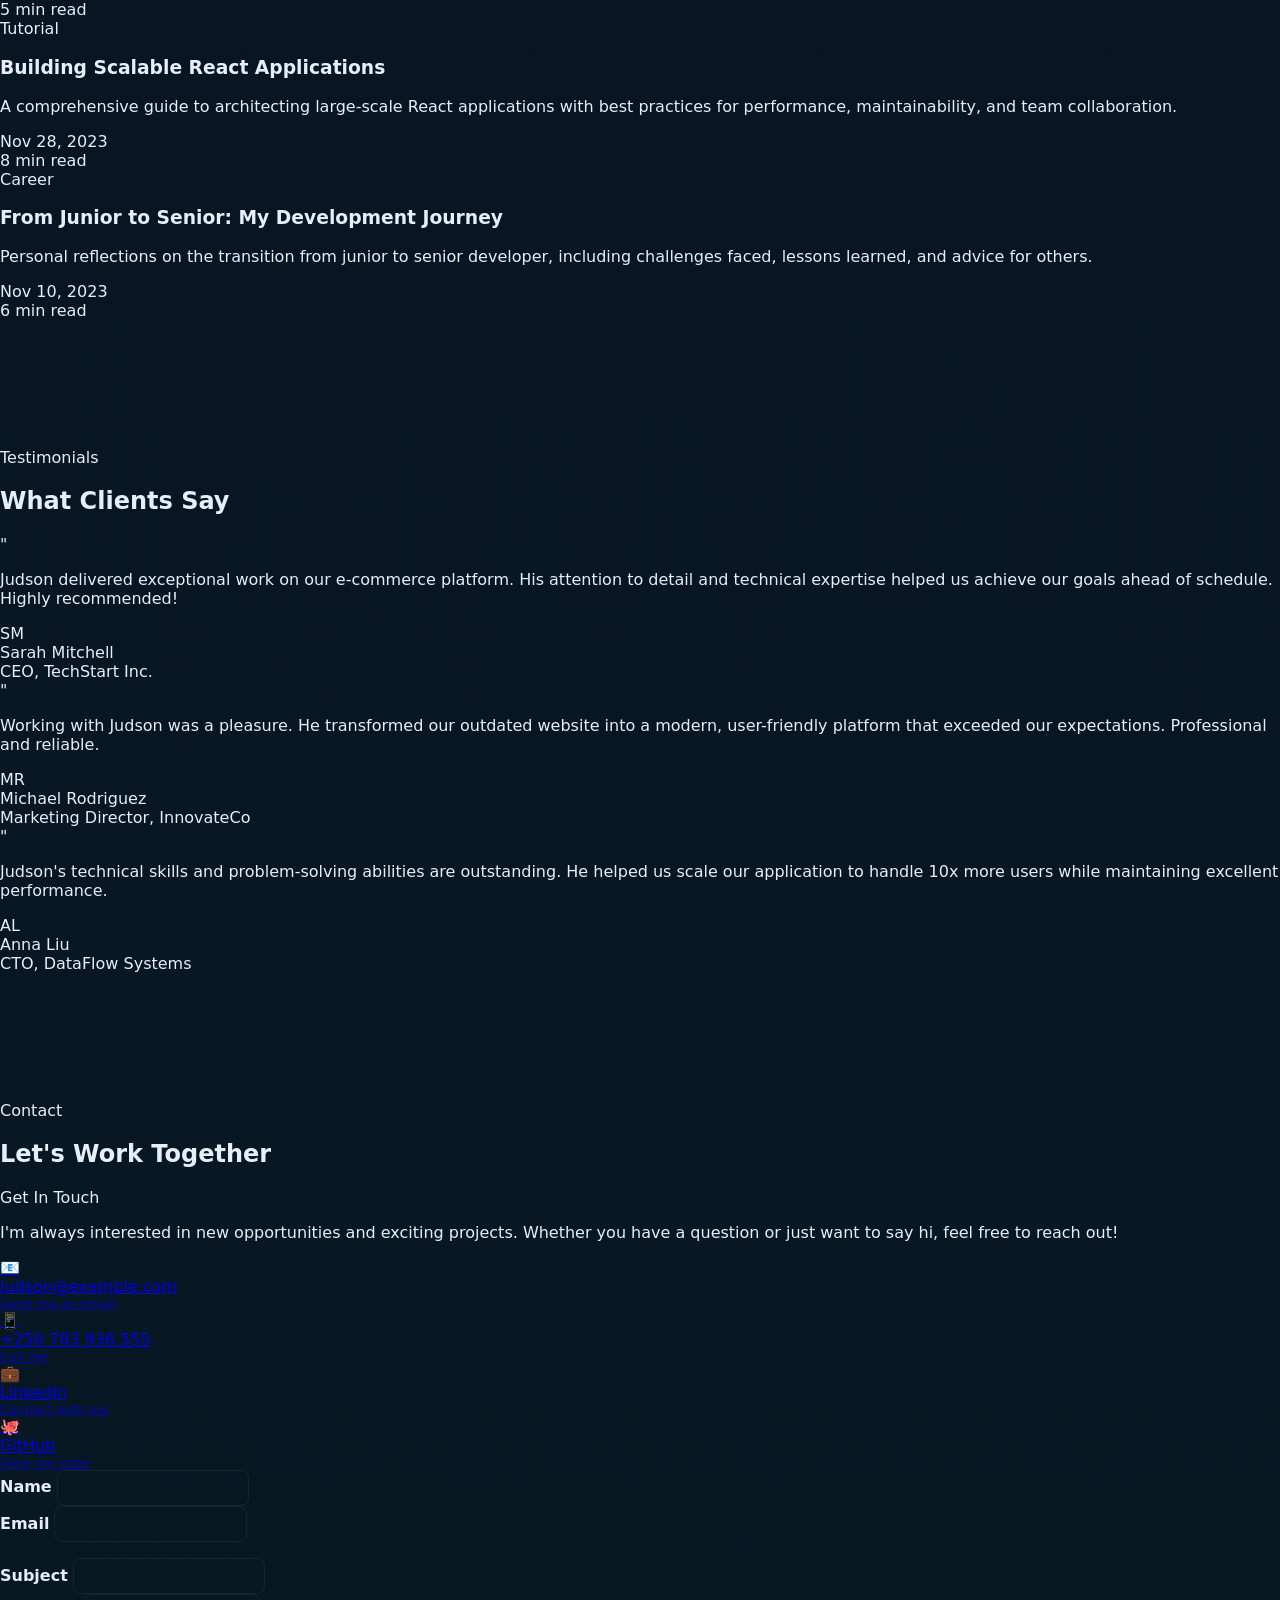
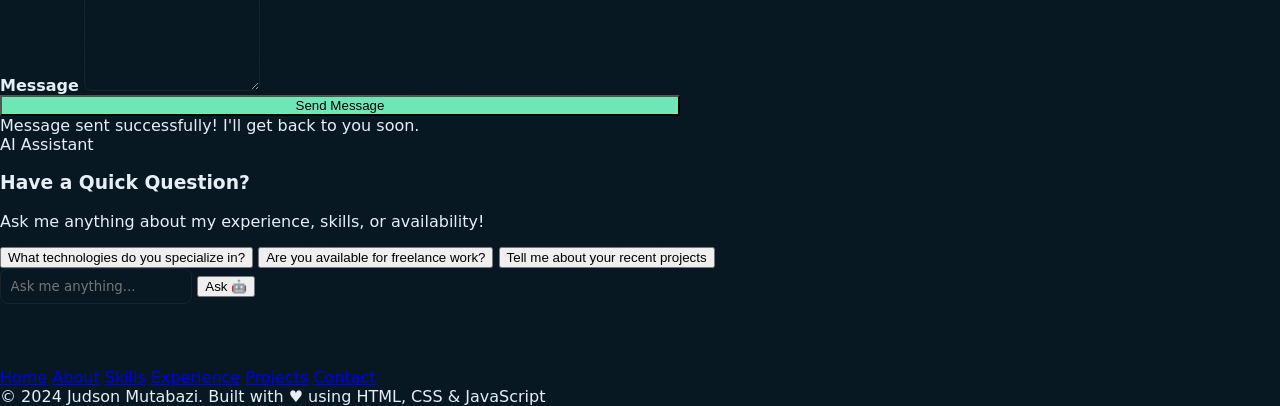
==== commit aa1c4566: "Update portfolio with modern styling and component structure" ====
--- a/index.html
+++ b/index.html
@@ -1,263 +1,103 @@
-<!doctype html>
+<!DOCTYPE html>
 <html lang="en">
 <head>
-  <meta charset="utf-8" />
-  <meta name="viewport" content="width=device-width, initial-scale=1" />
-  <title>MUTABAZI Judson — Personal Portfolio</title>
-  <meta name="description" content="Judson's personal portfolio" />
+  <meta charset="UTF-8">
+  <meta name="viewport" content="width=device-width, initial-scale=1.0">
+  <title>Judson Mutabazi — IT Portfolio</title>
+  <meta name="description" content="Portfolio of Judson Mutabazi — IT Professional & Software Developer based in Kigali, Rwanda.">
+  <link href="https://fonts.googleapis.com/css2?family=Syne:wght@400;700;800&family=DM+Sans:ital,wght@0,300;0,400;0,500;1,300&display=swap" rel="stylesheet">
   <link rel="stylesheet" href="css/styles.css">
 </head>
 <body>
-  <header class="site-header" id="header">
-    <div class="container header-inner">
-      <a class="brand" href="#home">Judson</a>
-      <button class="nav-toggle" id="navToggle" aria-controls="primaryNav" aria-expanded="false" aria-label="Toggle navigation">
-        <span class="hamburger"></span>
-      </button>
-      <nav id="primaryNav" class="primary-nav" role="navigation">
-        <ul>
-          <li><a href="#home" data-offset>Home</a></li>
-          <li><a href="#about" data-offset>About</a></li>
-          <li><a href="#projects" data-offset>Projects</a></li>
-          <li><a href="#contact" data-offset>Contact</a></li>
-        </ul>
-      </nav>
-    </div>
-  </header>
 
-  <main>
-    <!-- HOME -->
-    <section id="home" class="section home-section" tabindex="-1">
-      <div class="container home-hero">
-        <div class="hero-text">
-          <h1>
-            <span class="hero-line">JUDSON</span>
-            <span class="hero-line accent">MUTABAZI</span>
-          </h1>
-          <p class="hero-bio">Crafting digital experiences, solving real-world problems, advancing Rwanda's tech ecosystem through thoughtful design and code.</p>
-          <p class="hero-cta">
-            <a class="btn btn-primary" href="#contact" data-offset>Contact me</a>
-          </p>
-        </div>
-        <div class="hero-stats">
-          <div class="stat-box">
-            <div class="stat-number">4<span class="stat-plus">+</span></div>
-            <div class="stat-label">Real-world Projects</div>
-          </div>
-          <div class="stat-box">
-            <div class="stat-number">3<span class="stat-plus">+</span></div>
-            <div class="stat-label">Published Apps</div>
-          </div>
-          <div class="stat-box">
-            <div class="stat-number">4<span class="stat-plus">+</span></div>
-            <div class="stat-label">Years Experience</div>
-          </div>
-        </div>
-      </div>
-    </section>
+<!-- Navigation Component -->
+<div id="nav-component"></div>
 
-    <!-- TAGLINE SECTION -->
-    <section class="section tagline-section">
-      <div class="container tagline-content">
-        <div class="tagline-badge">
-          <img src="assets/HUNC9113 (1).jpg" alt="Judson Mutabazi profile" class="profile-photo">
-        </div>
-        <h2>Motivated. Detail-oriented. Community-driven.</h2>
-        <p>Dedicated to creating inclusive digital solutions that make a difference across East Africa.</p>
-      </div>
-    </section>
+<!-- Hero Component -->
+<div id="hero-component"></div>
 
-    <!-- ABOUT -->
-    <section id="about" class="section about-section">
-      <div class="container">
-        <h2>Skills & Tools</h2>
-        <p class="lead">Technologies I work with.</p>
-        <div class="skills-grid">
-          <div class="skill" data-percent="68">
-            <div class="skill-label">HTML &amp; CSS</div>
-            <div class="skill-bar"><div class="skill-fill" style="width:0%"></div></div>
-            <div class="skill-percent">68%</div>
-          </div>
+<!-- About Component -->
+<div id="about-component"></div>
 
-          <div class="skill" data-percent="65">
-            <div class="skill-label">JavaScript</div>
-            <div class="skill-bar"><div class="skill-fill" style="width:0%"></div></div>
-            <div class="skill-percent">65%</div>
-          </div>
+<!-- Skills Component -->
+<div id="skills-component"></div>
 
-          <div class="skill" data-percent="70">
-            <div class="skill-label">React / Frontend</div>
-            <div class="skill-bar"><div class="skill-fill" style="width:0%"></div></div>
-            <div class="skill-percent">70%</div>
-          </div>
+<!-- Experience Component -->
+<div id="experience-component"></div>
 
-          <div class="skill" data-percent="69">
-            <div class="skill-label">Node.js / Backend</div>
-            <div class="skill-bar"><div class="skill-fill" style="width:0%"></div></div>
-            <div class="skill-percent">69%</div>
-          </div>
+<!-- Projects Component -->
+<div id="projects-component"></div>
 
-          <div class="skill" data-percent="50">
-            <div class="skill-label">Databases (SQL)</div>
-            <div class="skill-bar"><div class="skill-fill" style="width:0%"></div></div>
-            <div class="skill-percent">50%</div>
-          </div>
+<!-- Blog Component -->
+<div id="blog-component"></div>
 
-          <div class="skill" data-percent="86">
-            <div class="skill-label">Problem Solving</div>
-            <div class="skill-bar"><div class="skill-fill" style="width:0%"></div></div>
-            <div class="skill-percent">86%</div>
-          </div>
-        </div>
-      </div>
-    </section>
+<!-- Testimonials Component -->
+<div id="testimonials-component"></div>
 
-    <!-- EXPERIENCE TIMELINE -->
-    <section class="section experience-section">
-      <div class="container">
-        <h2>Experience Timeline</h2>
-        <p class="lead">My professional journey.</p>
-        <div class="timeline">
-          <div class="timeline-item">
-            <div class="timeline-dot"></div>
-            <div class="timeline-content">
-              <h3>Junior Software Engineer</h3>
-              <p class="timeline-date">2023 — Present</p>
-              <p>Building responsive web applications, developing full-stack features, and collaborating with teams to deliver quality software solutions.</p>
-            </div>
-          </div>
+<!-- Contact Component -->
+<div id="contact-component"></div>
 
-          <div class="timeline-item">
-            <div class="timeline-dot"></div>
-            <div class="timeline-content">
-              <h3>Software Development Student</h3>
-              <p class="timeline-date">2021 — 2023</p>
-              <p>Completed diploma in software development with focus on web technologies, database design, and software architecture principles.</p>
-            </div>
-          </div>
+<!-- Footer Component -->
+<div id="footer-component"></div>
 
-          <div class="timeline-item">
-            <div class="timeline-dot"></div>
-            <div class="timeline-content">
-              <h3>Freelance Developer</h3>
-              <p class="timeline-date">2022 — 2023</p>
-              <p>Developed custom websites and web applications for local businesses, gaining practical experience in full-stack development.</p>
-            </div>
-          </div>
+<!-- Scripts -->
+<script src="js/script.js"></script>
+<script>
+// Component Loader
+async function loadComponent(componentId, componentPath) {
+  try {
+    const response = await fetch(componentPath);
+    const html = await response.text();
+    document.getElementById(componentId).innerHTML = html;
+  } catch (error) {
+    console.error(`Error loading component ${componentId}:`, error);
+  }
+}
 
-          <div class="timeline-item">
-            <div class="timeline-dot"></div>
-            <div class="timeline-content">
-              <h3>Technical Support Specialist</h3>
-              <p class="timeline-date">2020 — 2021</p>
-              <p>Provided technical assistance to clients, troubleshot issues, and communicated complex technical information clearly.</p>
-            </div>
-          </div>
-        </div>
-      </div>
-    </section>
+// Load all components
+async function loadAllComponents() {
+  const components = [
+    { id: 'nav-component', path: 'components/nav.html' },
+    { id: 'hero-component', path: 'components/hero.html' },
+    { id: 'about-component', path: 'components/about.html' },
+    { id: 'skills-component', path: 'components/skills.html' },
+    { id: 'experience-component', path: 'components/experience.html' },
+    { id: 'projects-component', path: 'components/projects.html' },
+    { id: 'blog-component', path: 'components/blog.html' },
+    { id: 'testimonials-component', path: 'components/testimonials.html' },
+    { id: 'contact-component', path: 'components/contact.html' },
+    { id: 'footer-component', path: 'components/footer.html' }
+  ];
 
-    <!-- PROJECTS -->
-    <section id="projects" class="section projects-section">
-      <div class="container">
-        <h2>Projects</h2>
-        <p class="lead">Selected projects — click View Details for more.</p>
-        <div class="projects-grid">
+  // Load components in parallel
+  await Promise.all(components.map(comp => loadComponent(comp.id, comp.path)));
 
-          <!-- PROJECT CARD 1 -->
-          <article class="project-card" tabindex="0">
-            <img src="assets/project1.svg" alt="Project 1 thumbnail" class="project-thumb">
-            <div class="project-body">
-              <h3>RDL Candidate Results System</h3>
-              <p>The Rwanda Driving Licence (RDL) Candidate Results System is an online platform used by candidates to check the results of their driving licence theory and practical exams. The system helps the Rwanda National Police (RNP) and testing centers publish exam results quickly, accurately, and securely.</p>
-              <div class="project-actions">
-                <a class="btn" href="https://github.com/mutabazijudson/RDL_Candidate_Results_System" aria-disabled="true">View Project</a>
-                <button class="btn ghost view-details" data-project='{"title":"RDL Candidate Results System","desc":"The Rwanda Driving Licence (RDL) Candidate Results System is an online platform used by candidates to check the results of their driving licence theory and practical exams. The system helps the Rwanda National Police (RNP) and testing centers publish exam results quickly, accurately, and securely.","tech":"HTML, CSS, JS, Node.js, SQLite","img":"assets/project1.svg","link":"https://github.com/mutabazijudson/RDL_Candidate_Results_System"}'>View Details</button>
-              </div>
-            </div>
-          </article>
+  // Initialize animations after components are loaded
+  initializeAnimations();
+}
 
-          <!-- PROJECT CARD 2 -->
-          <article class="project-card" tabindex="0">
-            <img src="assets/project2.svg" alt="Project 2 thumbnail" class="project-thumb">
-            <div class="project-body">
-              <h3>AI-tryon-hairstyle</h3>
-              <p>AI-powered virtual hairstyle try-on tool that lets users preview different hairstyles in real time.</p>
-              <div class="project-actions">
-                <a class="btn" href="https://github.com/mutabazijudson/AI-tryon-hairstyle" aria-disabled="true">View Project</a>
-                <button class="btn ghost view-details" data-project='{"title":"AI-tryon-hairstyle","desc":"AI-powered virtual hairstyle try-on tool that lets users preview different hairstyles in real time.","tech":"HTML, CSS, JS","img":"assets/project2.svg","link":"https://github.com/mutabazijudson/AI-tryon-hairstyle"}'>View Details</button>
-              </div>
-            </div>
-          </article>
+// Initialize scroll animations
+function initializeAnimations() {
+  const observerOptions = {
+    threshold: 0.1,
+    rootMargin: '0px 0px -50px 0px'
+  };
 
-          <!-- PROJECT CARD 3 -->
-          <article class="project-card" tabindex="0">
-            <img src="assets/project3.svg" alt="Project 3 thumbnail" class="project-thumb">
-            <div class="project-body">
-              <h3>MinStore</h3>
-              <p>MinStore is a full-stack store management system that helps businesses manage products, inventory, and sales efficiently. It features a user-friendly interface, real-time stock tracking, and simple sales recording, making daily store operations easier and more organized. Built for speed, reliability, and scalability.</p>
-              <div class="project-actions">
-                <a class="btn" href="https://github.com/mutabazijudson/MinStore" aria-disabled="true">View Project</a>
-                <button class="btn ghost view-details" data-project='{"title":"MinStore","desc":"MinStore is a full-stack store management system that helps businesses manage products, inventory, and sales efficiently. It features a user-friendly interface, real-time stock tracking, and simple sales recording, making daily store operations easier and more organized. Built for speed, reliability, and scalability.","tech":"HTML, CSS, JS","img":"assets/project3.svg","link":"https://github.com/mutabazijudson/MinStore"}'>View Details</button>
-              </div>
-            </div>
-          </article>
+  const observer = new IntersectionObserver((entries) => {
+    entries.forEach(entry => {
+      if (entry.isIntersecting) {
+        entry.target.classList.add('visible');
+      }
+    });
+  }, observerOptions);
 
-        </div>
-      </div>
-    </section>
+  // Observe all elements with fade-up class
+  document.querySelectorAll('.fade-up').forEach(el => observer.observe(el));
+}
 
-    <!-- CONTACT -->
-    <section id="contact" class="section contact-section">
-      <div class="container">
-        <h2>Contact</h2>
-        <p class="lead">Send a message — I will reply as soon as possible.</p>
-        <form id="contactForm" novalidate>
-          <div class="form-row">
-            <label for="name">Name</label>
-            <input id="name" name="name" type="text" inputmode="text" required aria-required="true" aria-describedby="nameHelp">
-            <small id="nameHelp" class="form-help">Use letters and spaces only.</small>
-          </div>
-          <div class="form-row">
-            <label for="email">Email</label>
-            <input id="email" name="email" type="email" required aria-required="true">
-          </div>
-          <div class="form-row">
-            <label for="message">Message</label>
-            <textarea id="message" name="message" rows="5" maxlength="500" required aria-required="true"></textarea>
-            <small class="char-count" id="charCount">0 / 500</small>
-          </div>
-          <div class="form-row">
-            <button class="btn" id="submitBtn" type="submit">Send Message</button>
-          </div>
-        </form>
-      </div>
-    </section>
-  </main>
+// Load components when DOM is ready
+document.addEventListener('DOMContentLoaded', loadAllComponents);
+</script>
 
-  <footer class="site-footer">
-    <div class="container footer-grid">
-      <p>Built by <strong>Judson MUTABAZI</strong> — <span class="muted">Junior Software Engineer</span></p>
-      <p class="social">Connect:
-        <a href="https://github.com/mutabazijudson" target="_blank" rel="noreferrer noopener">GitHub</a>
-        <a href="https://www.linkedin.com/in/mutabazi-judson-423651301/" target="_blank" rel="noreferrer noopener">LinkedIn</a>
-      </p>
-    </div>
-  </footer>
-
-  <!-- PROJECT DETAILS MODAL -->
-  <div id="projModal" class="modal" role="dialog" aria-modal="true" aria-hidden="true">
-    <div class="modal-content" role="document">
-      <button class="modal-close" id="modalClose" aria-label="Close project details">✕</button>
-      <div class="modal-body">
-        <!-- content populated by JS -->
-      </div>
-    </div>
-  </div>
-
-  <!-- SUCCESS TOAST -->
-  <div id="toast" class="toast" role="status" aria-live="polite" aria-atomic="true"></div>
-
-  <script src="js/script.js"></script>
 </body>
 </html>
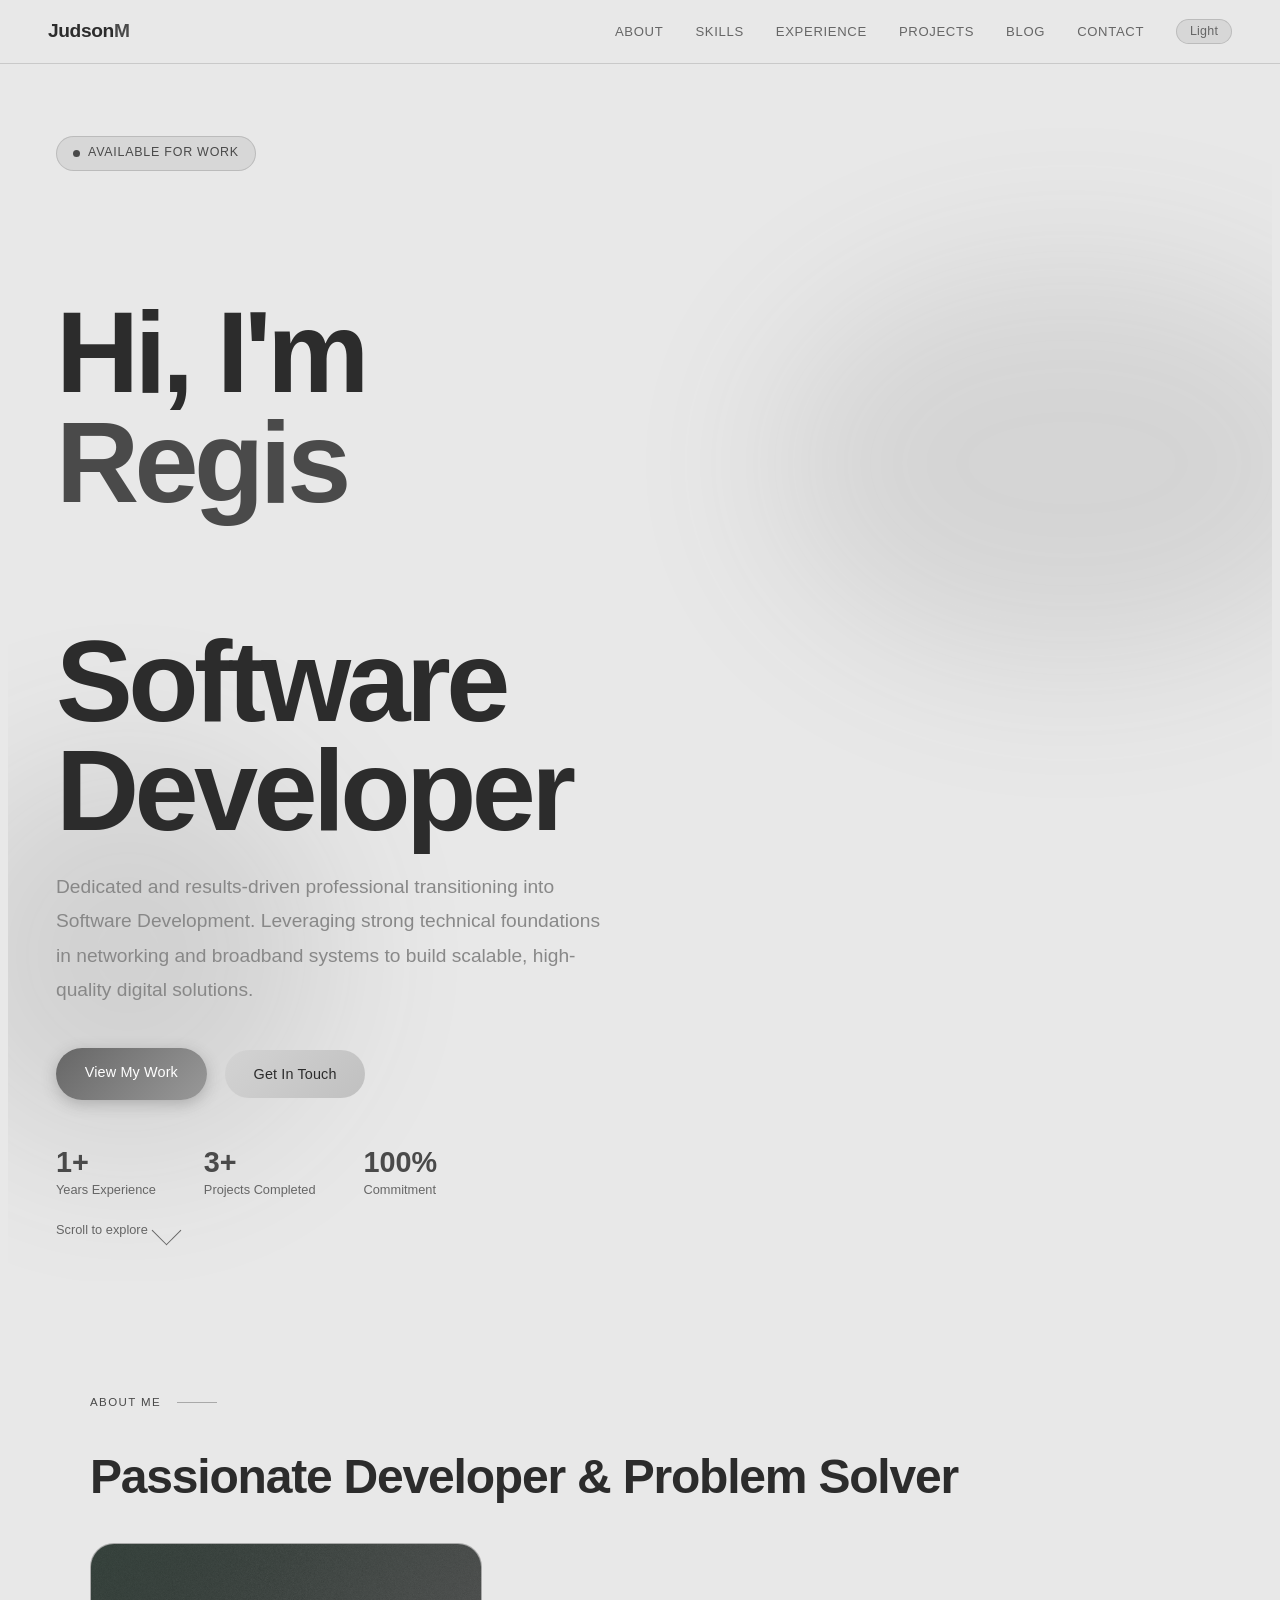
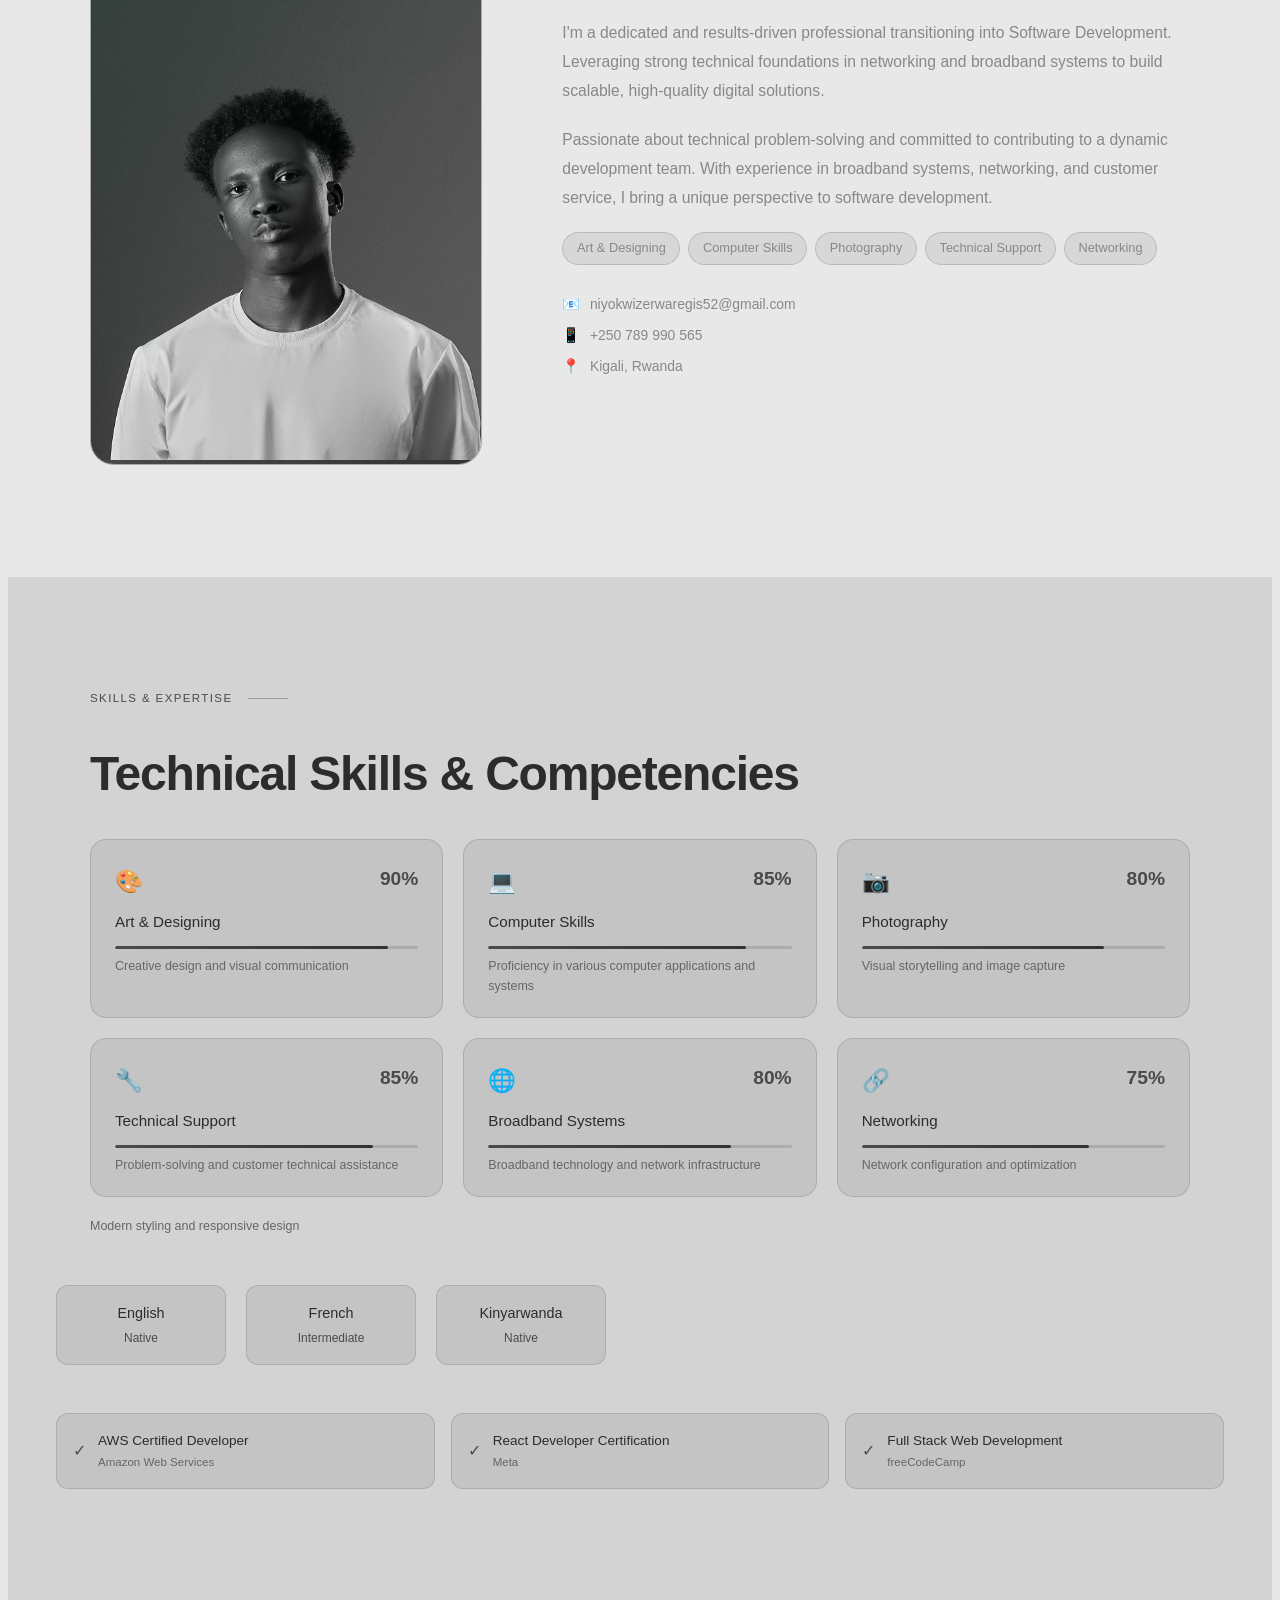
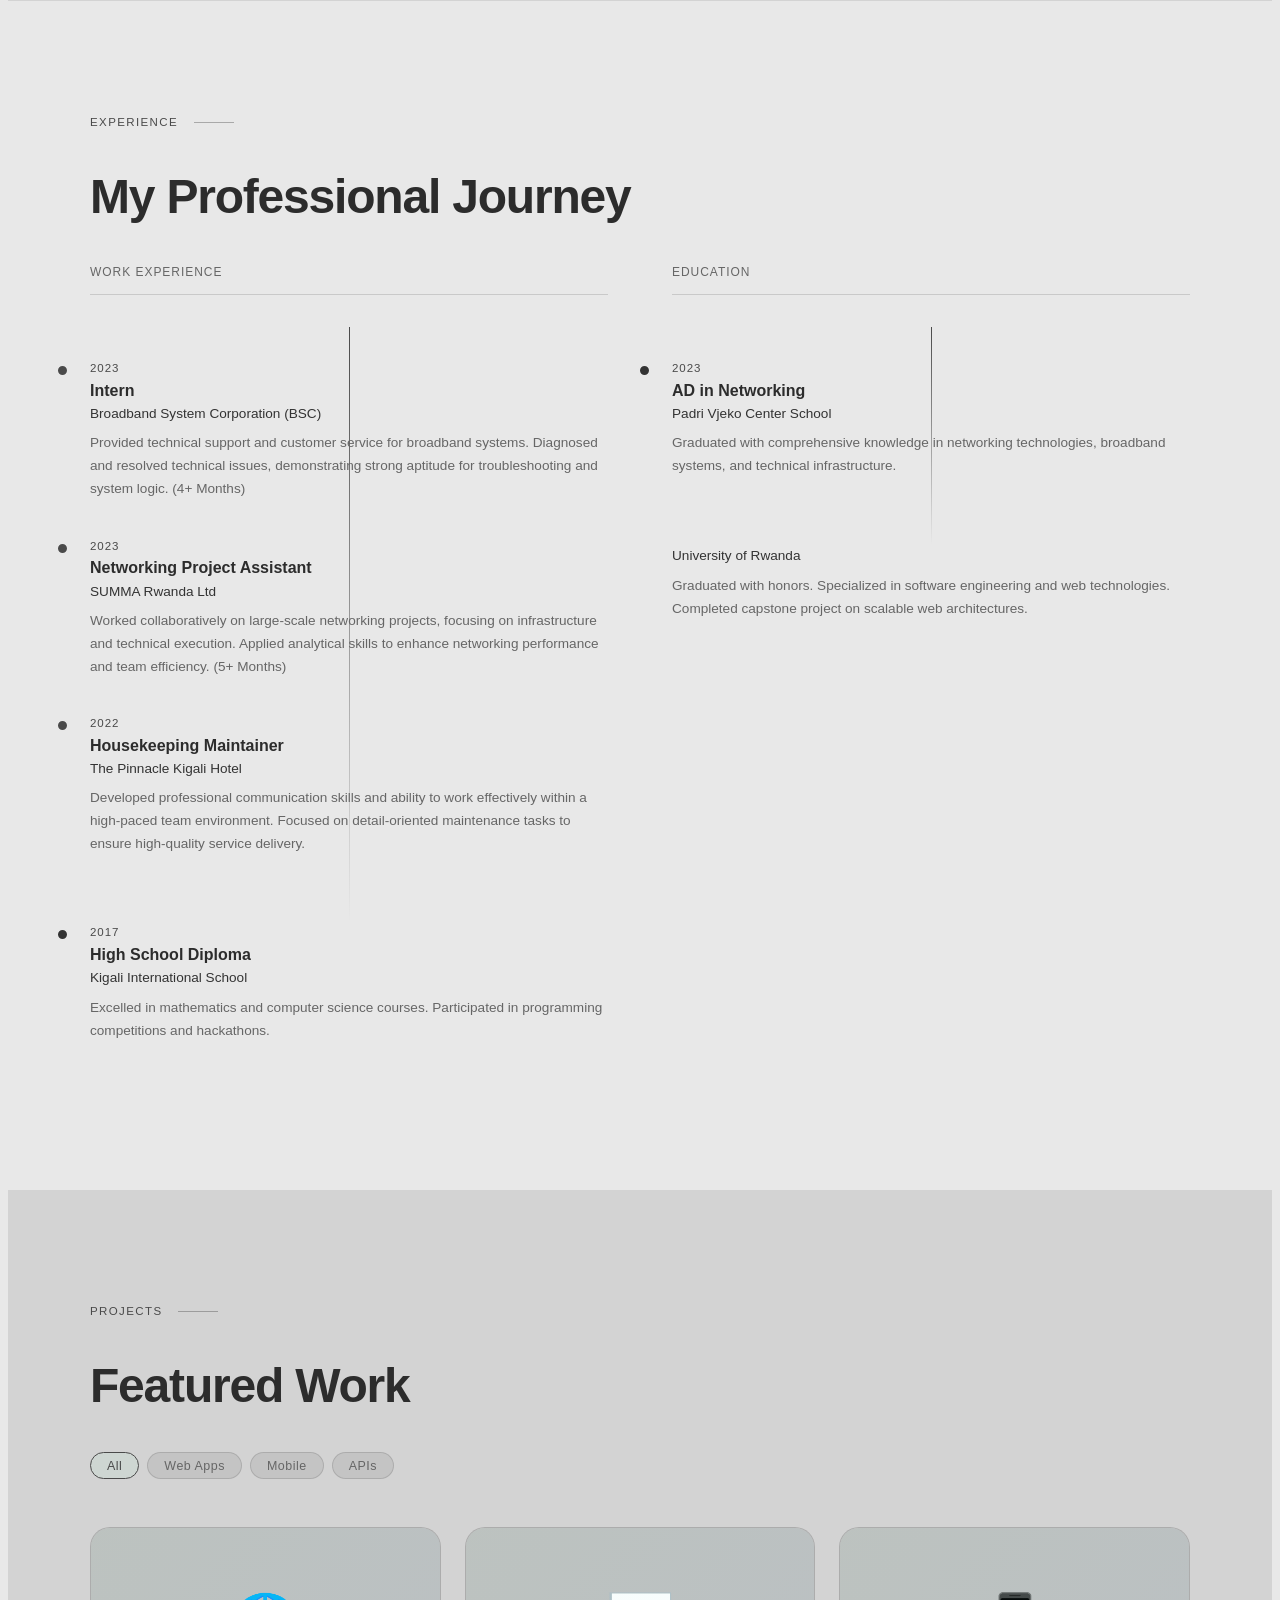
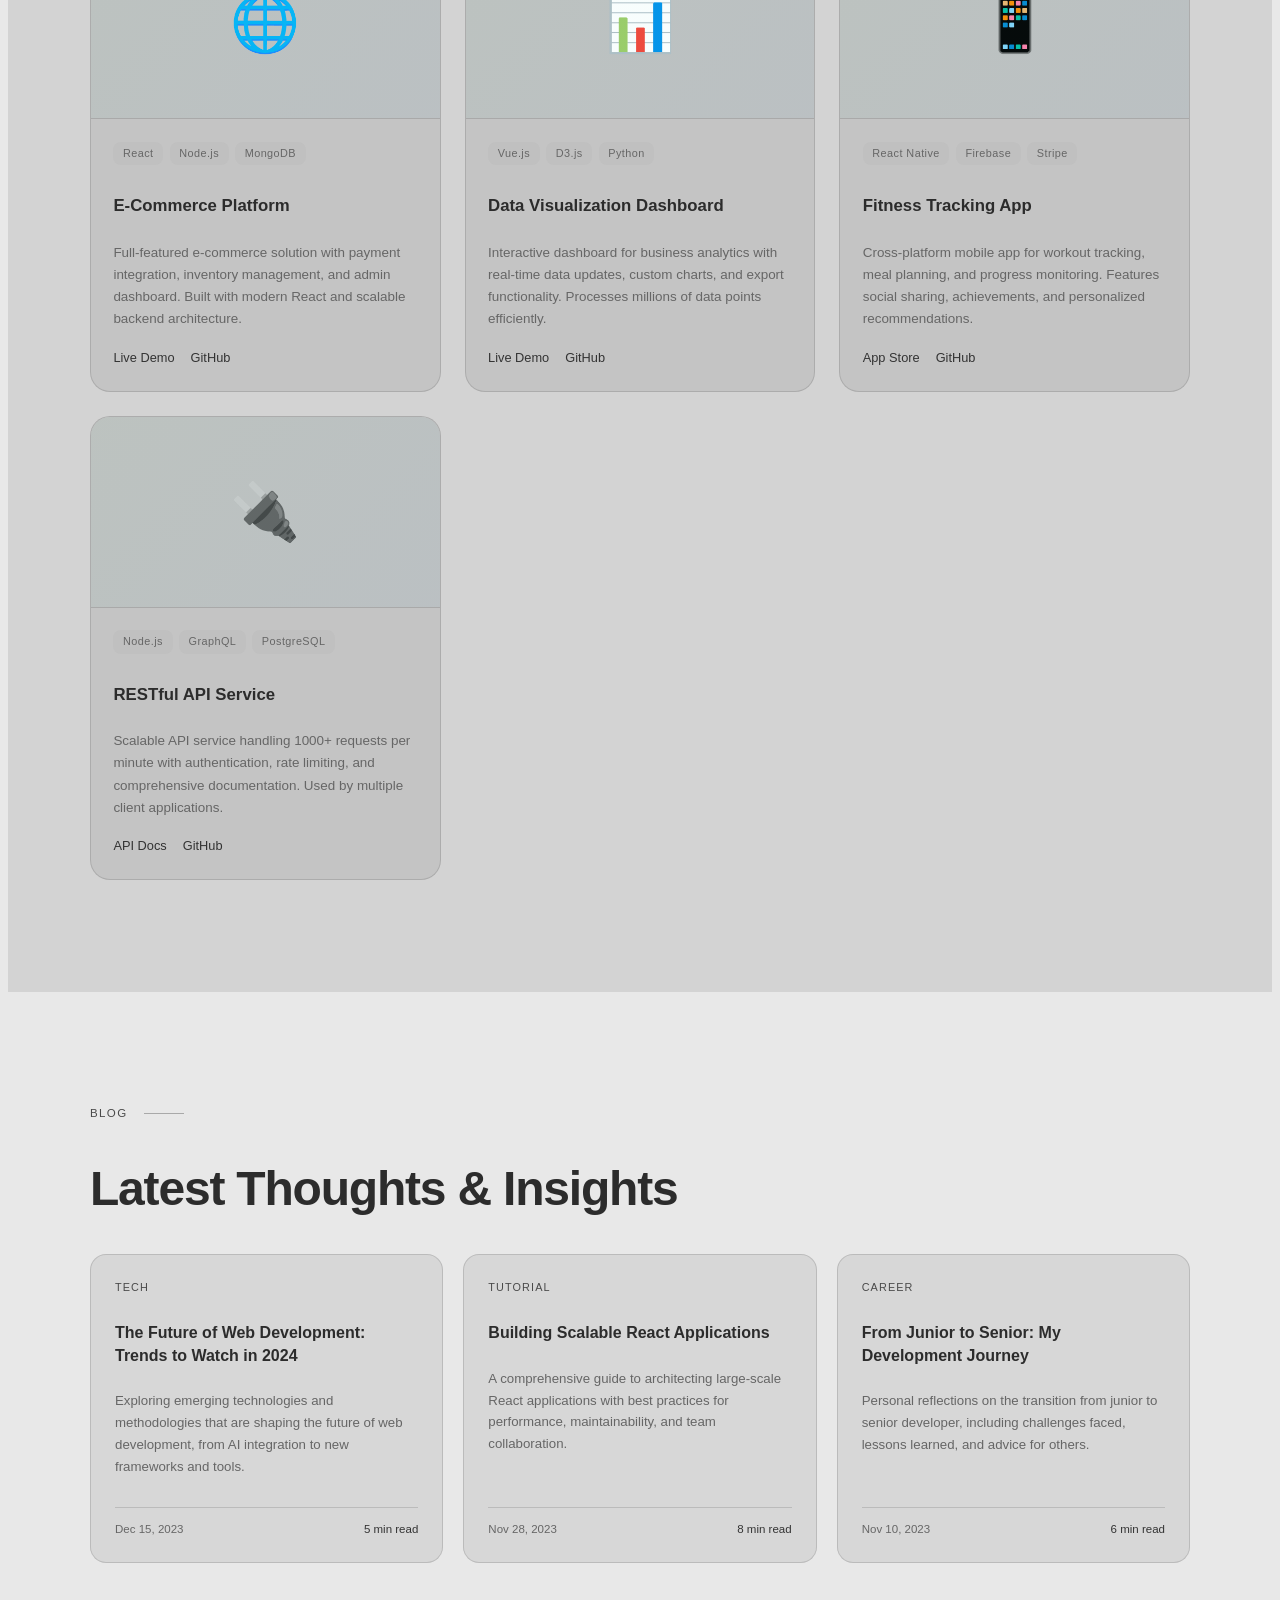
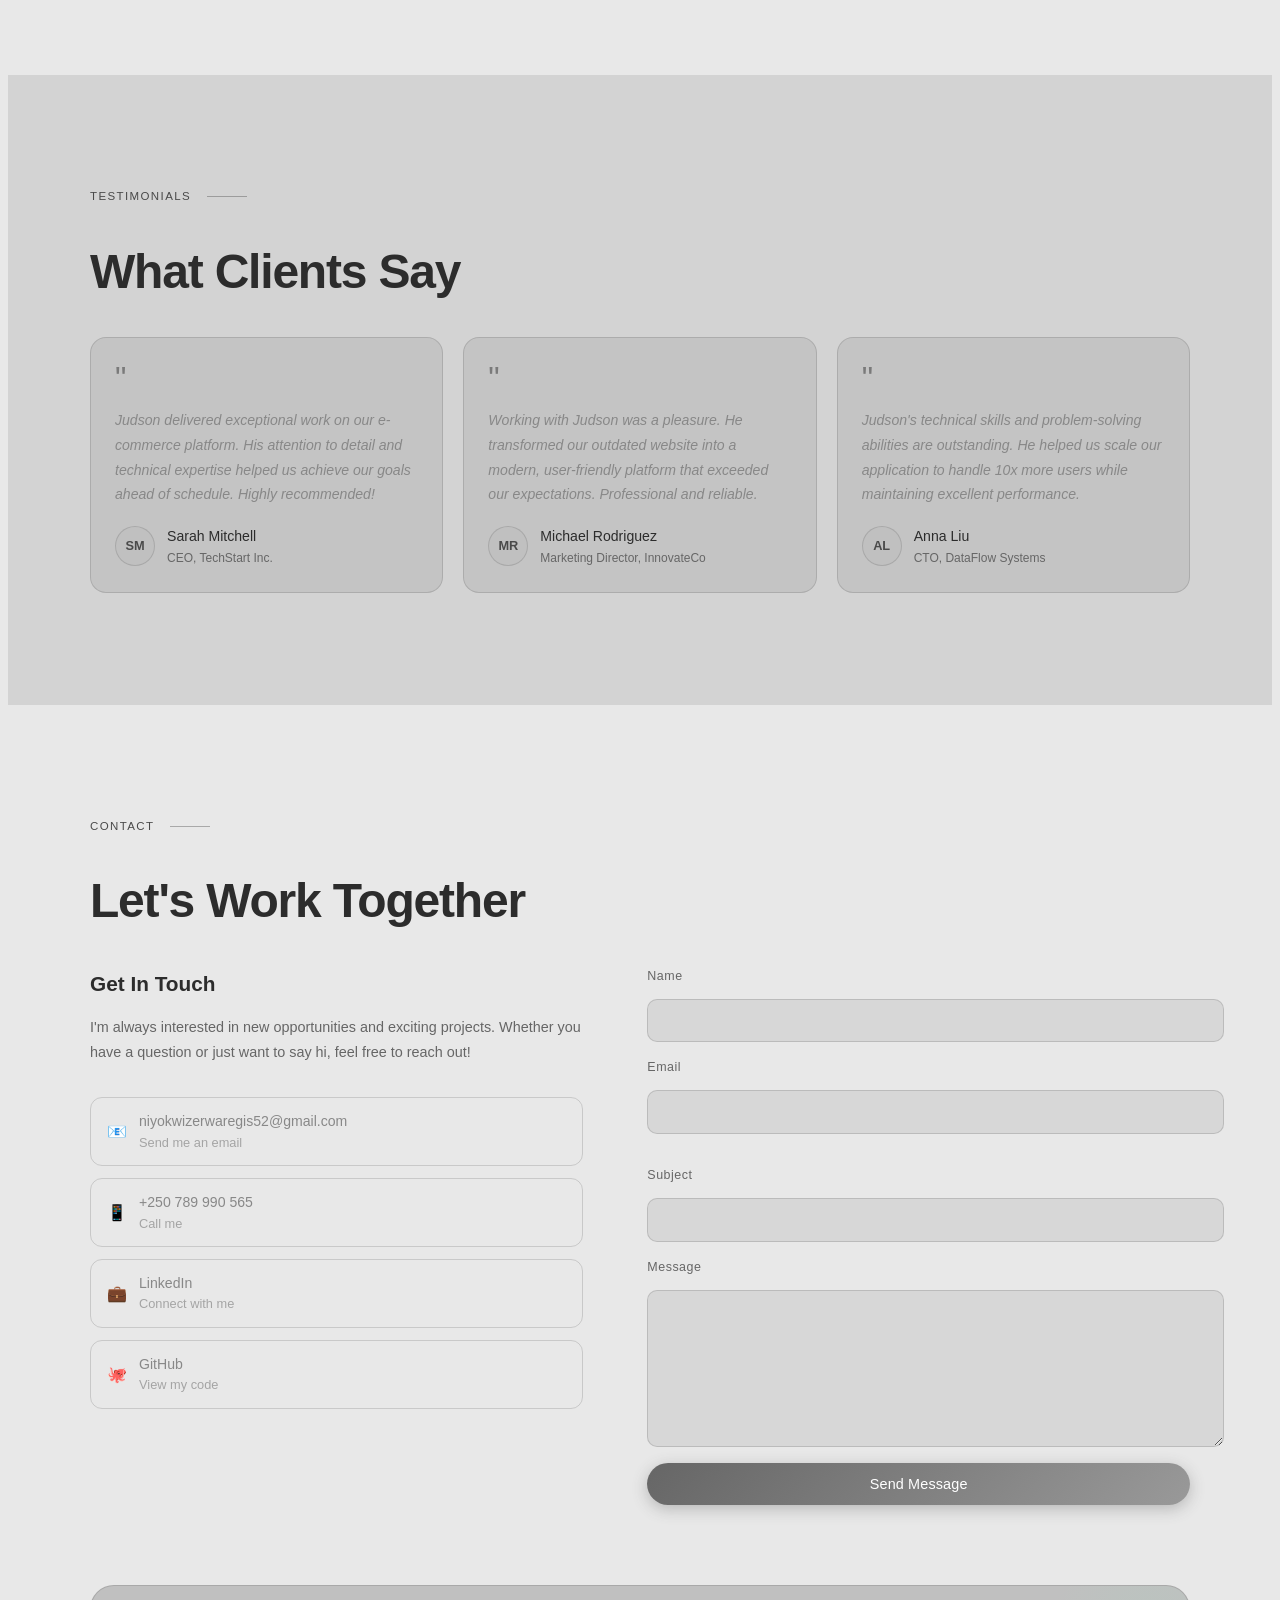
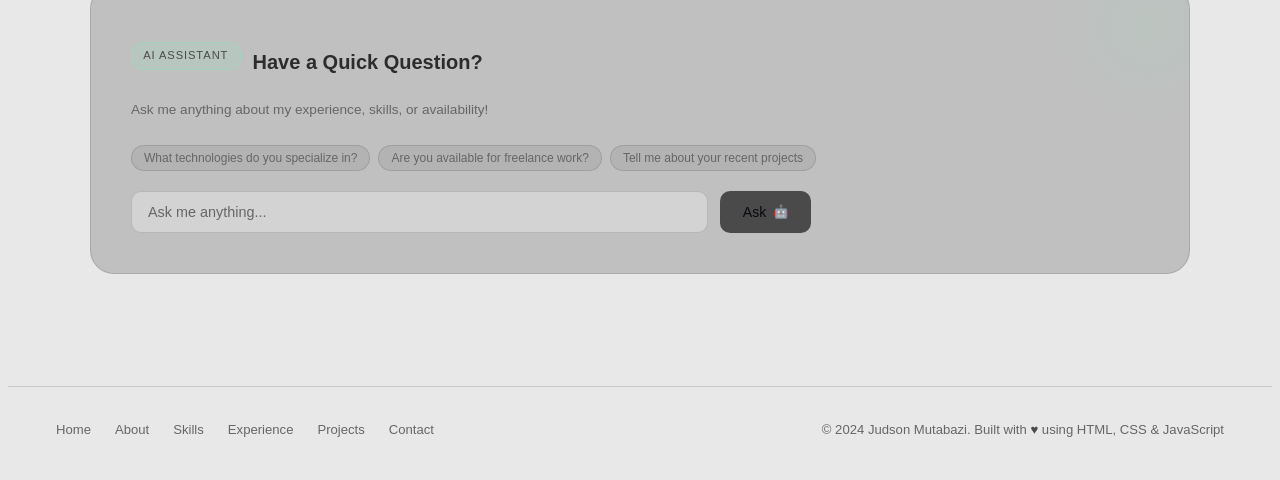
==== commit cfa8db52: "Update background to grey color scheme" ====
--- a/index.html
+++ b/index.html
@@ -3,8 +3,8 @@
 <head>
   <meta charset="UTF-8">
   <meta name="viewport" content="width=device-width, initial-scale=1.0">
-  <title>Judson Mutabazi — IT Portfolio</title>
-  <meta name="description" content="Portfolio of Judson Mutabazi — IT Professional & Software Developer based in Kigali, Rwanda.">
+  <title>Regis Niyokwizerwa — IT Portfolio</title>
+  <meta name="description" content="Portfolio of Regis Niyokwizerwa — IT Professional & Software Developer based in Kigali, Rwanda.">
   <link href="https://fonts.googleapis.com/css2?family=Syne:wght@400;700;800&family=DM+Sans:ital,wght@0,300;0,400;0,500;1,300&display=swap" rel="stylesheet">
   <link rel="stylesheet" href="css/styles.css">
 </head>
--- a/css/styles.css
+++ b/css/styles.css
@@ -1,67 +1,388 @@
-:root{
-  --bg:#0f1724;
-  --card:#0b1220;
-  --muted:#9aa6b2;
-  --accent:#6ee7b7;
-  --accent-2:#60a5fa;
-  --glass: rgba(255,255,255,0.03);
-  --max-width:1100px;
-  --radius:12px;
-  --ff: 'Segoe UI', Roboto, system-ui, -apple-system, 'Helvetica Neue', Arial;
-}
-
-*{box-sizing:border-box}
-html{scroll-behavior:smooth}
-body{
-  margin:0;
-  font-family:var(--ff);
-  color:#e6eef6;
-  background:linear-gradient(180deg,#071021 0%, #071823 100%);
-  -webkit-font-smoothing:antialiased;
-}
-.container{max-width:var(--max-width);margin:0 auto;padding:2rem}
-.section{padding:4rem 0}
-.header-inner{display:flex;align-items:center;justify-content:space-between}
-.site-header{position:sticky;top:0;z-index:999;background:linear-gradient(180deg, rgba(7,18,33,0.9), rgba(7,18,33,0.7));backdrop-filter:blur(6px);border-bottom:1px solid rgba(255,255,255,0.03)}
-.brand{font-weight:700;color:var(--accent);text-decoration:none;font-size:1.125rem}
-.primary-nav ul{display:flex;gap:1rem;list-style:none;margin:0;padding:0}
-.primary-nav a{color:var(--muted);text-decoration:none;padding:0.5rem}
-.primary-nav a:focus,.primary-nav a:hover{color:var(--accent)}
-.nav-toggle{display:none;background:none;border:0;padding:0;margin-left:1rem}
-.hamburger{display:block;width:24px;height:2px;background:var(--muted);position:relative}
-.hamburger::before,.hamburger::after{content:'';position:absolute;left:0;width:24px;height:2px;background:var(--muted)}
-.hamburger::before{top:-7px}
-.hamburger::after{top:7px}
-
-/* Home */
-.home-hero{display:grid;grid-template-columns:1fr 1fr;gap:3rem;align-items:center;padding:3rem 0}
-.hero-text h1{font-size:4rem;font-weight:800;margin:0;line-height:1.1;color:#e6eef6}
-.hero-text .hero-line{display:block}
-.hero-text .accent{color:var(--accent)}
-.hero-bio{font-size:1.05rem;color:var(--muted);margin:1.5rem 0;line-height:1.6;max-width:500px}
-.hero-cta{margin:2rem 0 0 0}
-.hero-stats{display:grid;grid-template-columns:repeat(3,1fr);gap:2rem}
-.stat-box{background:rgba(255,255,255,0.02);border:1px solid rgba(255,255,255,0.08);padding:1.5rem;border-radius:16px;text-align:center}
-.stat-number{font-size:2.5rem;font-weight:800;color:var(--accent);margin-bottom:0.5rem}
-.stat-plus{font-size:1.5rem}
-.stat-label{font-size:0.95rem;color:var(--muted)}
-
-/* Tagline Section */
-.tagline-section{background:linear-gradient(180deg,rgba(110,231,183,0.08),transparent);padding:4rem 0;border-top:1px solid rgba(110,231,183,0.1);border-bottom:1px solid rgba(110,231,183,0.1)}
-.tagline-content{text-align:center}
-.tagline-badge{display:inline-flex;align-items:center;justify-content:center;width:120px;height:120px;background:linear-gradient(135deg,var(--accent),var(--accent-2));border-radius:20px;font-weight:800;font-size:1.8rem;color:#042027;margin:0 auto 2rem;overflow:hidden;border:3px solid rgba(110,231,183,0.2)}
-.profile-photo{width:100%;height:100%;object-fit:cover}
-.tagline-section h2{font-size:2rem;margin:0 0 1rem 0;color:#e6eef6}
-.tagline-section p{color:var(--muted);font-size:1.05rem;max-width:600px;margin:0 auto}
-
-/* About / Skills */
-.about-section h2{font-size:2.2rem}
-.skills-grid{display:grid;grid-template-columns:repeat(3,1fr);gap:2rem;margin-top:3rem}
-.skill{background:rgba(255,255,255,0.02);padding:1.5rem;border-radius:12px;border:1px solid rgba(255,255,255,0.05)}
-.skill-label{font-weight:600;margin-bottom:0.6rem;display:block;color:#e6eef6}
-.skill-bar{background:rgba(255,255,255,0.04);height:12px;border-radius:999px;margin-bottom:0.8rem;overflow:hidden}
-.skill-fill{height:100%;width:0%;border-radius:999px;transition:width 900ms cubic-bezier(.2,.9,.2,1);background:linear-gradient(90deg,var(--accent),var(--accent-2))}
-.skill-percent{text-align:right;color:var(--accent);font-weight:700;font-size:0.95rem}
+:root {
+  --bg: #e8e8e8;
+  --bg2: #d3d3d3;
+  --bg3: #c0c0c0;
+  --bg4: #a8a8a8;
+  --text: #2c2c2c;
+  --muted: #666666;
+  --muted2: #888888;
+  --accent: #4a4a4a;
+  --accent2: #333333;
+  --border: rgba(74,74,74,0.2);
+  --card: rgba(74,74,74,0.1);
+  --shadow: 0 8px 32px rgba(74,74,74,0.15);
+  --gradient-primary: linear-gradient(135deg, #666666 0%, #999999 100%);
+  --gradient-secondary: linear-gradient(135deg, #d3d3d3 0%, #c0c0c0 100%);
+}
+
+html { scroll-behavior: smooth; }
+body {
+  font-family: 'DM Sans', sans-serif;
+  background: var(--bg);
+  color: var(--text);
+  transition: background 0.3s, color 0.3s;
+  overflow-x: hidden;
+  line-height: 1.6;
+}
+body.light {
+  --bg: #e8e8e8;
+  --bg2: #d3d3d3;
+  --bg3: #c0c0c0;
+  --bg4: #a8a8a8;
+  --text: #2c2c2c;
+  --muted: #666666;
+  --muted2: #888888;
+  --accent: #4a4a4a;
+  --accent2: #333333;
+  --border: rgba(74,74,74,0.2);
+  --card: rgba(74,74,74,0.1);
+  --shadow: 0 8px 32px rgba(74,74,74,0.15);
+}
+/* ── NAV ── */
+nav {
+  position: fixed; top: 0; left: 0; right: 0; z-index: 200;
+  display: flex; align-items: center; justify-content: space-between;
+  padding: 1rem 3rem;
+  background: var(--bg);
+  border-bottom: 1px solid var(--border);
+  transition: background 0.3s, border-color 0.3s;
+}
+.nav-logo {
+  font-family: 'Syne', sans-serif; font-weight: 800; font-size: 1.2rem;
+  letter-spacing: -0.02em; color: var(--text); text-decoration: none;
+}
+.nav-logo span { color: var(--accent); }
+.nav-links { display: flex; gap: 2rem; align-items: center; }
+.nav-links a {
+  color: var(--muted); text-decoration: none; font-size: 0.82rem;
+  font-weight: 500; letter-spacing: 0.05em; text-transform: uppercase;
+  transition: color 0.2s;
+}
+.nav-links a:hover { color: var(--accent); }
+.nav-right { display: flex; align-items: center; gap: 1rem; }
+.mode-btn {
+  background: var(--card); border: 1px solid var(--border);
+  color: var(--muted); padding: 0.3rem 0.8rem; border-radius: 20px;
+  cursor: pointer; font-size: 0.78rem; font-family: 'DM Sans', sans-serif;
+  transition: all 0.2s; letter-spacing: 0.02em;
+}
+.mode-btn:hover { border-color: var(--accent); color: var(--accent); }
+.hamburger { display: none; flex-direction: column; gap: 5px; cursor: pointer; padding: 4px; }
+.hamburger span { width: 22px; height: 2px; background: var(--text); border-radius: 2px; transition: all 0.3s; display: block; }
+
+/* ── SECTION LAYOUT ── */
+.section { padding: 7rem 3rem; }
+.section-inner { max-width: 1100px; margin: 0 auto; }
+.section-alt { background: var(--bg2); }
+.section-label {
+  font-size: 0.72rem; font-weight: 500; letter-spacing: 0.12em;
+  text-transform: uppercase; color: var(--accent); margin-bottom: 0.75rem;
+  display: flex; align-items: center; gap: 8px;
+}
+.section-label::after { content: ''; flex: 1; max-width: 40px; height: 1px; background: var(--accent); opacity: 0.4; }
+.section-title {
+  font-family: 'Syne', sans-serif; font-weight: 800;
+  font-size: clamp(1.9rem, 4vw, 3rem); line-height: 1.08;
+  letter-spacing: -0.025em; margin-bottom: 2.5rem;
+}
+
+/* ── HERO ── */
+#hero {
+  min-height: 100vh; display: flex; flex-direction: column; justify-content: center;
+  padding: 8rem 3rem 5rem; position: relative; overflow: hidden;
+}
+.hero-glow {
+  position: absolute; pointer-events: none;
+  border-radius: 50%; filter: blur(80px); opacity: 0.12;
+}
+.hero-glow-1 { width: 600px; height: 400px; background: var(--accent); top: 20%; right: -100px; }
+.hero-glow-2 { width: 400px; height: 400px; background: var(--accent2); bottom: 10%; left: -80px; }
+.hero-inner { position: relative; z-index: 1; max-width: 900px; }
+.hero-badge {
+  display: inline-flex; align-items: center; gap: 8px;
+  background: var(--card); border: 1px solid var(--border);
+  padding: 0.4rem 1rem; border-radius: 20px; font-size: 0.78rem;
+  color: var(--accent); font-weight: 500; letter-spacing: 0.06em;
+  text-transform: uppercase; margin-bottom: 2rem;
+}
+.badge-dot { width: 7px; height: 7px; background: var(--accent); border-radius: 50%; animation: blink 2s infinite; }
+@keyframes blink { 0%,100%{opacity:1} 50%{opacity:0.2} }
+.hero-name {
+  font-family: 'Syne', sans-serif; font-weight: 800;
+  font-size: clamp(3.5rem, 9vw, 8rem); line-height: 0.95;
+  letter-spacing: -0.04em; margin-bottom: 1.5rem;
+}
+.hero-name em { font-style: normal; color: var(--accent); display: block; }
+.hero-sub {
+  font-size: clamp(1rem, 2vw, 1.2rem); color: var(--muted2);
+  font-weight: 300; max-width: 560px; line-height: 1.8; margin-bottom: 2.5rem;
+}
+.hero-ctas { display: flex; gap: 1rem; flex-wrap: wrap; margin-bottom: 3rem; }
+.hero-stats { display: flex; gap: 3rem; flex-wrap: wrap; }
+.hero-stat-num { font-family: 'Syne', sans-serif; font-weight: 800; font-size: 1.8rem; color: var(--accent); line-height: 1; }
+.hero-stat-label { font-size: 0.8rem; color: var(--muted); margin-top: 0.2rem; }
+.scroll-hint { position: absolute; bottom: 2.5rem; left: 3rem; display: flex; align-items: center; gap: 0.5rem; color: var(--muted); font-size: 0.8rem; }
+.scroll-arrow { width: 20px; height: 20px; border-right: 1px solid var(--muted); border-bottom: 1px solid var(--muted); transform: rotate(45deg); animation: bounce 1.6s infinite; }
+@keyframes bounce { 0%,100%{transform:rotate(45deg) translateY(0)} 50%{transform:rotate(45deg) translateY(4px)} }
+
+/* ── ABOUT ── */
+.about-grid { display: grid; grid-template-columns: 1fr 1.6fr; gap: 5rem; align-items: center; }
+.about-photo-wrap {
+  position: relative; aspect-ratio: 3/4;
+  border-radius: 24px; overflow: hidden;
+  background: var(--bg3); border: 1px solid var(--border);
+  display: flex; align-items: center; justify-content: center;
+}
+.about-photo-wrap::before {
+  content: ''; position: absolute;
+  inset: 0; background: linear-gradient(135deg, rgba(122,240,184,0.1) 0%, transparent 60%);
+}
+.about-photo {
+  width: 100%; height: 100%; object-fit: cover;
+  transition: transform 0.3s ease;
+}
+.about-photo-wrap:hover .about-photo {
+  transform: scale(1.05);
+}
+.about-accent-bar {
+  position: absolute; bottom: 0; left: 0; right: 0; height: 4px;
+  background: linear-gradient(90deg, var(--accent), var(--accent2));
+}
+.about-text { color: var(--muted2); line-height: 1.85; font-size: 0.98rem; margin-bottom: 1.25rem; }
+.skill-pills { display: flex; flex-wrap: wrap; gap: 0.5rem; margin-bottom: 1.75rem; }
+.skill-pill {
+  background: var(--card); border: 1px solid var(--border);
+  padding: 0.3rem 0.85rem; border-radius: 20px; font-size: 0.8rem; color: var(--muted2);
+  transition: all 0.2s; cursor: default;
+}
+.skill-pill:hover { border-color: var(--accent); color: var(--accent); background: rgba(122,240,184,0.06); }
+.about-contacts { display: flex; flex-direction: column; gap: 0.5rem; margin-bottom: 1.75rem; }
+.about-contact-row { display: flex; align-items: center; gap: 0.6rem; font-size: 0.87rem; color: var(--muted2); }
+.about-contact-icon { color: var(--accent); font-size: 0.9rem; width: 18px; text-align: center; }
+.about-contact-row a { color: var(--muted2); text-decoration: none; transition: color 0.2s; }
+.about-contact-row a:hover { color: var(--accent); }
+
+/* ── SKILLS ── */
+.skills-grid { display: grid; grid-template-columns: repeat(auto-fit, minmax(270px, 1fr)); gap: 1.25rem; }
+.skill-card {
+  background: var(--card); border: 1px solid var(--border);
+  border-radius: 16px; padding: 1.5rem 1.5rem 1.25rem;
+  transition: border-color 0.25s, transform 0.25s;
+  cursor: default;
+}
+.skill-card:hover { border-color: rgba(122,240,184,0.4); transform: translateY(-3px); }
+.skill-card-top { display: flex; justify-content: space-between; align-items: flex-start; margin-bottom: 0.6rem; }
+.skill-icon { font-size: 1.4rem; }
+.skill-pct { font-family: 'Syne', sans-serif; font-weight: 800; font-size: 1.2rem; color: var(--accent); }
+.skill-name { font-weight: 500; font-size: 0.95rem; margin-bottom: 0.75rem; }
+.skill-track { height: 3px; background: var(--border); border-radius: 3px; overflow: hidden; margin-bottom: 0.5rem; }
+.skill-fill { height: 100%; background: linear-gradient(90deg, var(--accent), var(--accent2)); border-radius: 3px; width: 0; transition: width 1.2s cubic-bezier(0.4,0,0.2,1); }
+.skill-desc { font-size: 0.78rem; color: var(--muted); }
+
+.langs-row { display: flex; gap: 1.25rem; flex-wrap: wrap; margin-top: 3rem; }
+.lang-card {
+  background: var(--card); border: 1px solid var(--border);
+  border-radius: 12px; padding: 1rem 1.5rem; text-align: center; min-width: 120px;
+}
+.lang-name { font-weight: 500; font-size: 0.9rem; margin-bottom: 0.25rem; }
+.lang-level { font-size: 0.75rem; color: var(--accent); }
+
+.certs-grid { display: grid; grid-template-columns: repeat(auto-fit, minmax(200px, 1fr)); gap: 1rem; margin-top: 3rem; }
+.cert-card {
+  background: var(--card); border: 1px solid var(--border);
+  border-radius: 12px; padding: 1rem; display: flex; align-items: center; gap: 0.75rem;
+  transition: border-color 0.2s;
+}
+.cert-card:hover { border-color: rgba(122,240,184,0.4); }
+.cert-check { color: var(--accent); font-size: 1rem; flex-shrink: 0; }
+.cert-name { font-size: 0.85rem; font-weight: 500; }
+.cert-issuer { font-size: 0.72rem; color: var(--muted); margin-top: 0.1rem; }
+
+/* ── EXPERIENCE ── */
+.timeline-wrap { display: grid; grid-template-columns: 1fr 1fr; gap: 0 4rem; }
+.timeline-col-label { font-size: 0.75rem; color: var(--muted); font-weight: 500; letter-spacing: 0.08em; text-transform: uppercase; margin-bottom: 2rem; padding-bottom: 0.75rem; border-bottom: 1px solid var(--border); }
+.timeline { position: relative; padding-left: 1.75rem; }
+.timeline::before { content: ''; position: absolute; left: 0; top: 6px; bottom: 0; width: 1px; background: var(--border); }
+.tl-item { position: relative; margin-bottom: 2.25rem; }
+.tl-dot { position: absolute; left: -2.1rem; top: 5px; width: 9px; height: 9px; border-radius: 50%; background: var(--accent); border: 2px solid var(--bg); transition: transform 0.2s; }
+.tl-item:hover .tl-dot { transform: scale(1.4); }
+.tl-year { font-size: 0.72rem; color: var(--accent); font-weight: 500; letter-spacing: 0.08em; text-transform: uppercase; margin-bottom: 0.2rem; }
+.tl-role { font-family: 'Syne', sans-serif; font-weight: 700; font-size: 1rem; margin-bottom: 0.1rem; line-height: 1.3; }
+.tl-org { font-size: 0.85rem; color: var(--accent2); margin-bottom: 0.4rem; }
+.tl-desc { font-size: 0.85rem; color: var(--muted); line-height: 1.7; }
+.tl-dot-edu { background: var(--accent2); }
+
+/* ── PROJECTS ── */
+.filter-row { display: flex; gap: 0.5rem; flex-wrap: wrap; margin-bottom: 2.25rem; }
+.filter-btn {
+  background: var(--card); border: 1px solid var(--border); color: var(--muted);
+  padding: 0.35rem 1rem; border-radius: 20px; font-size: 0.78rem; cursor: pointer;
+  font-family: 'DM Sans', sans-serif; font-weight: 500; transition: all 0.2s;
+  letter-spacing: 0.04em;
+}
+.filter-btn.active, .filter-btn:hover { border-color: var(--accent); color: var(--accent); background: rgba(122,240,184,0.06); }
+.projects-grid { display: grid; grid-template-columns: repeat(auto-fill, minmax(300px, 1fr)); gap: 1.5rem; }
+.proj-card {
+  background: var(--card); border: 1px solid var(--border);
+  border-radius: 20px; overflow: hidden; transition: border-color 0.25s, transform 0.25s;
+  display: flex; flex-direction: column;
+}
+.proj-card:hover { border-color: rgba(91,196,245,0.4); transform: translateY(-4px); }
+.proj-thumb {
+  height: 190px; background: var(--bg3); border-bottom: 1px solid var(--border);
+  display: flex; align-items: center; justify-content: center;
+  font-size: 3.5rem; position: relative; overflow: hidden;
+}
+.proj-thumb-overlay { position: absolute; inset: 0; background: linear-gradient(135deg, rgba(122,240,184,0.05) 0%, rgba(91,196,245,0.05) 100%); }
+.proj-body { padding: 1.4rem; flex: 1; display: flex; flex-direction: column; }
+.proj-tags { display: flex; gap: 0.4rem; flex-wrap: wrap; margin-bottom: 0.7rem; }
+.proj-tag { font-size: 0.68rem; padding: 0.2rem 0.6rem; border-radius: 8px; background: var(--bg3); color: var(--muted); font-weight: 500; letter-spacing: 0.04em; }
+.proj-title { font-family: 'Syne', sans-serif; font-weight: 700; font-size: 1.05rem; margin-bottom: 0.5rem; }
+.proj-desc { font-size: 0.84rem; color: var(--muted); line-height: 1.65; margin-bottom: 1.1rem; flex: 1; }
+.proj-links { display: flex; gap: 1rem; margin-top: auto; }
+.proj-link { font-size: 0.8rem; color: var(--accent2); text-decoration: none; font-weight: 500; transition: opacity 0.2s; }
+.proj-link:hover { opacity: 0.7; }
+
+/* ── BLOG ── */
+.blog-grid { display: grid; grid-template-columns: repeat(auto-fill, minmax(280px, 1fr)); gap: 1.25rem; }
+.blog-card {
+  background: var(--card); border: 1px solid var(--border);
+  border-radius: 16px; padding: 1.5rem; cursor: pointer;
+  transition: border-color 0.25s, transform 0.25s; display: flex; flex-direction: column;
+}
+.blog-card:hover { border-color: rgba(122,240,184,0.4); transform: translateY(-3px); }
+.blog-cat { font-size: 0.68rem; color: var(--accent); font-weight: 500; text-transform: uppercase; letter-spacing: 0.1em; margin-bottom: 0.6rem; }
+.blog-title { font-family: 'Syne', sans-serif; font-weight: 700; font-size: 1rem; line-height: 1.4; margin-bottom: 0.6rem; }
+.blog-desc { font-size: 0.83rem; color: var(--muted); line-height: 1.65; flex: 1; }
+.blog-footer { display: flex; align-items: center; justify-content: space-between; margin-top: 1rem; padding-top: 0.75rem; border-top: 1px solid var(--border); }
+.blog-date { font-size: 0.72rem; color: var(--muted); }
+.blog-read { font-size: 0.72rem; color: var(--accent2); }
+
+/* ── TESTIMONIALS ── */
+.testimonials-grid { display: grid; grid-template-columns: repeat(auto-fill, minmax(280px, 1fr)); gap: 1.25rem; }
+.testi-card {
+  background: var(--card); border: 1px solid var(--border);
+  border-radius: 16px; padding: 1.5rem;
+  transition: border-color 0.2s;
+}
+.testi-card:hover { border-color: rgba(122,240,184,0.3); }
+.testi-quote { font-size: 2rem; color: var(--accent); line-height: 1; margin-bottom: 0.75rem; opacity: 0.6; }
+.testi-text { font-size: 0.88rem; color: var(--muted2); line-height: 1.75; margin-bottom: 1.1rem; font-style: italic; }
+.testi-author { display: flex; align-items: center; gap: 0.75rem; }
+.testi-avatar {
+  width: 38px; height: 38px; border-radius: 50%;
+  background: var(--bg3); border: 1px solid var(--border);
+  display: flex; align-items: center; justify-content: center;
+  font-family: 'Syne', sans-serif; font-weight: 700; font-size: 0.8rem; color: var(--accent);
+  flex-shrink: 0;
+}
+.testi-name { font-weight: 500; font-size: 0.88rem; }
+.testi-pos { font-size: 0.75rem; color: var(--muted); margin-top: 0.1rem; }
+
+/* ── CONTACT ── */
+.contact-grid { display: grid; grid-template-columns: 1fr 1.1fr; gap: 4rem; }
+.contact-info-title { font-family: 'Syne', sans-serif; font-weight: 700; font-size: 1.3rem; margin-bottom: 0.75rem; }
+.contact-info-desc { color: var(--muted); font-size: 0.9rem; line-height: 1.75; margin-bottom: 2rem; }
+.contact-links { display: flex; flex-direction: column; gap: 0.75rem; }
+.contact-link {
+  display: flex; align-items: center; gap: 0.75rem; text-decoration: none;
+  color: var(--muted2); font-size: 0.88rem; padding: 0.75rem 1rem;
+  border: 1px solid var(--border); border-radius: 12px;
+  transition: all 0.2s;
+}
+.contact-link:hover { border-color: var(--accent); color: var(--accent); }
+.contact-link-icon { color: var(--accent); width: 20px; text-align: center; font-size: 1rem; flex-shrink: 0; }
+.contact-form { display: flex; flex-direction: column; gap: 1rem; }
+.form-group { display: flex; flex-direction: column; gap: 0.4rem; }
+.form-label { font-size: 0.78rem; color: var(--muted); font-weight: 500; letter-spacing: 0.04em; }
+.form-input {
+  background: var(--card); border: 1px solid var(--border);
+  color: var(--text); padding: 0.8rem 1rem; border-radius: 10px;
+  font-family: 'DM Sans', sans-serif; font-size: 0.9rem;
+  transition: border-color 0.2s; outline: none; width: 100%;
+}
+.form-input:focus { border-color: var(--accent); }
+.form-input::placeholder { color: var(--muted); }
+textarea.form-input { resize: vertical; min-height: 130px; }
+.form-row { display: grid; grid-template-columns: 1fr 1fr; gap: 1rem; }
+.form-success { display: none; background: rgba(122,240,184,0.1); border: 1px solid rgba(122,240,184,0.3); border-radius: 10px; padding: 1rem; color: var(--accent); font-size: 0.88rem; text-align: center; }
+.form-success.show { display: block; }
+
+/* ── AI WIDGET ── */
+.ai-section {
+  background: var(--bg3); border: 1px solid var(--border);
+  border-radius: 24px; padding: 2.5rem; margin-top: 5rem; position: relative; overflow: hidden;
+}
+.ai-section::before {
+  content: ''; position: absolute; top: -60px; right: -60px;
+  width: 200px; height: 200px; border-radius: 50%;
+  background: radial-gradient(circle, rgba(122,240,184,0.08) 0%, transparent 70%);
+  pointer-events: none;
+}
+.ai-header { display: flex; align-items: center; gap: 0.75rem; margin-bottom: 0.5rem; }
+.ai-badge { background: rgba(122,240,184,0.12); border: 1px solid rgba(122,240,184,0.3); color: var(--accent); padding: 0.25rem 0.7rem; border-radius: 12px; font-size: 0.7rem; font-weight: 500; letter-spacing: 0.08em; text-transform: uppercase; }
+.ai-title { font-family: 'Syne', sans-serif; font-weight: 700; font-size: 1.25rem; margin-bottom: 0.5rem; }
+.ai-subtitle { font-size: 0.85rem; color: var(--muted); margin-bottom: 1.5rem; }
+.ai-examples { display: flex; flex-wrap: wrap; gap: 0.5rem; margin-bottom: 1.25rem; }
+.ai-example { background: var(--card); border: 1px solid var(--border); color: var(--muted); padding: 0.3rem 0.75rem; border-radius: 20px; font-size: 0.75rem; cursor: pointer; transition: all 0.2s; }
+.ai-example:hover { border-color: var(--accent); color: var(--accent); }
+.ai-form { display: flex; gap: 0.75rem; }
+.ai-input {
+  flex: 1; background: var(--bg2); border: 1px solid var(--border);
+  color: var(--text); padding: 0.75rem 1rem; border-radius: 10px;
+  font-family: 'DM Sans', sans-serif; font-size: 0.9rem; outline: none;
+  transition: border-color 0.2s;
+}
+.ai-input:focus { border-color: var(--accent); }
+.ai-input::placeholder { color: var(--muted); }
+.ai-btn {
+  background: var(--accent); color: #0a0a0f; padding: 0.75rem 1.4rem;
+  border: none; border-radius: 10px; font-family: 'DM Sans', sans-serif;
+  font-weight: 500; font-size: 0.88rem; cursor: pointer; white-space: nowrap;
+  transition: opacity 0.2s; display: flex; align-items: center; gap: 0.4rem;
+}
+.ai-btn:hover { opacity: 0.85; }
+.ai-btn:disabled { opacity: 0.5; cursor: not-allowed; }
+.ai-response {
+  margin-top: 1.25rem; padding: 1.1rem 1.25rem;
+  background: var(--bg2); border: 1px solid var(--border); border-radius: 10px;
+  font-size: 0.88rem; color: var(--muted2); line-height: 1.75; display: none;
+}
+.ai-response.show { display: block; }
+.ai-typing::after { content: '▋'; animation: cursor 0.8s infinite; }
+@keyframes cursor { 0%,100%{opacity:1} 50%{opacity:0} }
+
+/* ── FOOTER ── */
+footer {
+  border-top: 1px solid var(--border); padding: 2rem 3rem;
+  display: flex; align-items: center; justify-content: space-between;
+  color: var(--muted); font-size: 0.82rem; flex-wrap: wrap; gap: 1rem;
+}
+.footer-links { display: flex; gap: 1.5rem; }
+.footer-links a { color: var(--muted); text-decoration: none; transition: color 0.2s; }
+.footer-links a:hover { color: var(--accent); }
+.footer-accent { color: var(--accent); }
+
+/* ── ANIMATIONS ── */
+.fade-up { opacity: 0; transform: translateY(30px); transition: opacity 0.7s ease, transform 0.7s ease; }
+.fade-up.visible { opacity: 1; transform: none; }
+.fade-up-delay-1 { transition-delay: 0.1s; }
+.fade-up-delay-2 { transition-delay: 0.2s; }
+.fade-up-delay-3 { transition-delay: 0.3s; }
+
+/* ── MOBILE MENU ── */
+.mobile-menu {
+  display: none; position: fixed; inset: 0; z-index: 199;
+  background: var(--bg); padding: 5rem 2rem 2rem;
+  flex-direction: column; gap: 1.5rem;
+}
+.mobile-menu.open { display: flex; }
+.mobile-menu a {
+  font-family: 'Syne', sans-serif; font-size: 1.8rem; font-weight: 700;
+  color: var(--text); text-decoration: none; letter-spacing: -0.02em;
+  transition: color 0.2s;
+}
+.mobile-menu a:hover { color: var(--accent); }
 
 /* Experience Timeline */
 .experience-section h2{font-size:2.2rem;margin-bottom:1rem}
@@ -80,7 +401,7 @@
 /* Projects */
 .projects-section h2{font-size:2.2rem;margin-bottom:1rem}
 .projects-grid{display:grid;grid-template-columns:repeat(3,1fr);gap:1.5rem;margin-top:3rem}
-.project-card{background:var(--card);padding:0;border-radius:12px;overflow:hidden;display:flex;flex-direction:column;transition:transform .2s ease, box-shadow .2s ease;border:1px solid rgba(255,255,255,0.05)}
+.project-card{background:var(--card);padding:0;border-radius:12px;overflow:hidden;display:flex;flex-direction:column;transition:transform .2s ease, box-shadow .2s ease;border:1px solid var(--border);backdrop-filter:blur(10px)}
 .project-card:focus{outline:3px solid rgba(102,126,234,0.15)}
 .project-card:hover{transform:translateY(-6px);box-shadow:0 12px 30px rgba(2,6,23,0.6)}
 .project-thumb{width:100%;height:180px;object-fit:cover;background:rgba(255,255,255,0.04)}
@@ -89,12 +410,23 @@
 .project-body p{color:var(--muted);font-size:0.95rem;line-height:1.5}
 .project-actions{display:flex;gap:0.8rem;margin-top:1rem;flex-wrap:wrap}
 
-/* Button Styles */
-.btn{display:inline-block;padding:0.7rem 1.2rem;border-radius:10px;background:var(--accent);color:#042027;text-decoration:none;border:0;font-weight:700;cursor:pointer;transition:transform .2s ease}
-.btn-primary{background:var(--accent)}
-.btn-primary:hover{transform:translateY(-2px)}
-.btn.ghost{background:transparent;border:1px solid rgba(255,255,255,0.1);color:var(--muted)}
-.btn.ghost:hover{background:rgba(255,255,255,0.05);color:#e6eef6}
+/* ── BUTTONS ── */
+.btn-primary {
+  display: inline-block; background: var(--gradient-primary); color: white;
+  padding: 0.8rem 1.8rem; border: none; border-radius: 50px;
+  font-family: 'DM Sans', sans-serif; font-weight: 500; font-size: 0.9rem;
+  cursor: pointer; text-decoration: none; transition: transform 0.2s, opacity 0.2s;
+  letter-spacing: 0.01em; box-shadow: 0 4px 15px rgba(74,74,74,0.3);
+}
+.btn-primary:hover { transform: translateY(-2px); opacity: 0.9; box-shadow: 0 6px 20px rgba(74,74,74,0.4); }
+.btn-ghost {
+  display: inline-block; background: var(--gradient-secondary); color: var(--text);
+  padding: 0.8rem 1.8rem; border: 2px solid transparent; border-radius: 50px;
+  font-family: 'DM Sans', sans-serif; font-weight: 500; font-size: 0.9rem;
+  cursor: pointer; text-decoration: none; transition: all 0.2s; letter-spacing: 0.01em;
+  background-clip: padding-box;
+}
+.btn-ghost:hover { border-color: var(--accent); color: var(--accent); transform: translateY(-1px); }
 
 /* Contact form */
 .contact-section h2{font-size:2.2rem;margin-bottom:1rem}
@@ -123,35 +455,30 @@
 .toast{position:fixed;right:1rem;bottom:1rem;background:linear-gradient(90deg,var(--accent),var(--accent-2));color:#042027;padding:0.9rem 1.1rem;border-radius:10px;box-shadow:0 8px 24px rgba(2,6,23,0.5);opacity:0;transform:translateY(10px);transition:opacity .25s ease, transform .25s ease}
 .toast.show{opacity:1;transform:translateY(0)}
 
-/* Responsive */
-@media (max-width:1200px){
-  .home-hero{grid-template-columns:1fr;gap:2rem;padding:2rem 0}
-  .hero-text h1{font-size:3rem}
-  .hero-stats{gap:1.5rem}
-  .timeline::before{left:20px}
-  .timeline-item{grid-template-columns:1fr;gap:1rem}
-  .timeline-item:nth-child(even) .timeline-content{grid-column:1;text-align:left;padding-left:60px}
-  .timeline-item:nth-child(even) .timeline-dot{grid-column:1;margin:0 0 0 0}
-  .timeline-item:nth-child(odd) .timeline-content{grid-column:1;padding-left:60px}
-  .timeline-item:nth-child(odd) .timeline-dot{grid-column:1;margin:0 0 0 0}
-  .timeline-dot{position:absolute;left:12px}
-  .timeline-item{position:relative;padding-left:0}
-}
-@media (max-width:1000px){
-  .skills-grid{grid-template-columns:repeat(2,1fr)}
-  .projects-grid{grid-template-columns:repeat(2,1fr)}
-}
-@media (max-width:720px){
-  .nav-toggle{display:block}
-  .primary-nav{position:absolute;top:64px;left:0;right:0;background:var(--glass);display:none;padding:1rem;border-bottom:1px solid rgba(255,255,255,0.02)}
-  .primary-nav.open{display:block}
-  .primary-nav ul{flex-direction:column}
-  .hero-text h1{font-size:2.25rem}
-  .hero-stats{grid-template-columns:1fr;gap:1rem}
-  .skills-grid{grid-template-columns:1fr}
-  .projects-grid{grid-template-columns:1fr}
-  .tagline-badge{width:60px;height:60px;font-size:1.3rem}
-  .tagline-section h2{font-size:1.5rem}
+/* ── RESPONSIVE ── */
+@media (max-width: 900px) {
+  nav { padding: 1rem 1.5rem; }
+  .nav-links { display: none; }
+  .hamburger { display: flex; }
+  .section { padding: 5rem 1.5rem; }
+  #hero { padding: 7rem 1.5rem 4rem; }
+  .about-grid { grid-template-columns: 1fr; gap: 2.5rem; }
+  .about-photo-wrap { aspect-ratio: 16/9; max-height: 260px; }
+  .timeline-wrap { grid-template-columns: 1fr; gap: 3rem; }
+  .contact-grid { grid-template-columns: 1fr; gap: 2.5rem; }
+  .form-row { grid-template-columns: 1fr; }
+  .ai-form { flex-direction: column; }
+  footer { padding: 1.5rem; flex-direction: column; text-align: center; }
+  .scroll-hint { display: none; }
+  .hero-stats { gap: 1.5rem; }
+}
+@media (max-width: 600px) {
+  .hero-name { font-size: 3rem; }
+  .section-title { font-size: 1.9rem; }
+  .skills-grid { grid-template-columns: 1fr; }
+  .projects-grid { grid-template-columns: 1fr; }
+  .blog-grid { grid-template-columns: 1fr; }
+  .testimonials-grid { grid-template-columns: 1fr; }
 }
 
 /* Accessibility focus styles */
